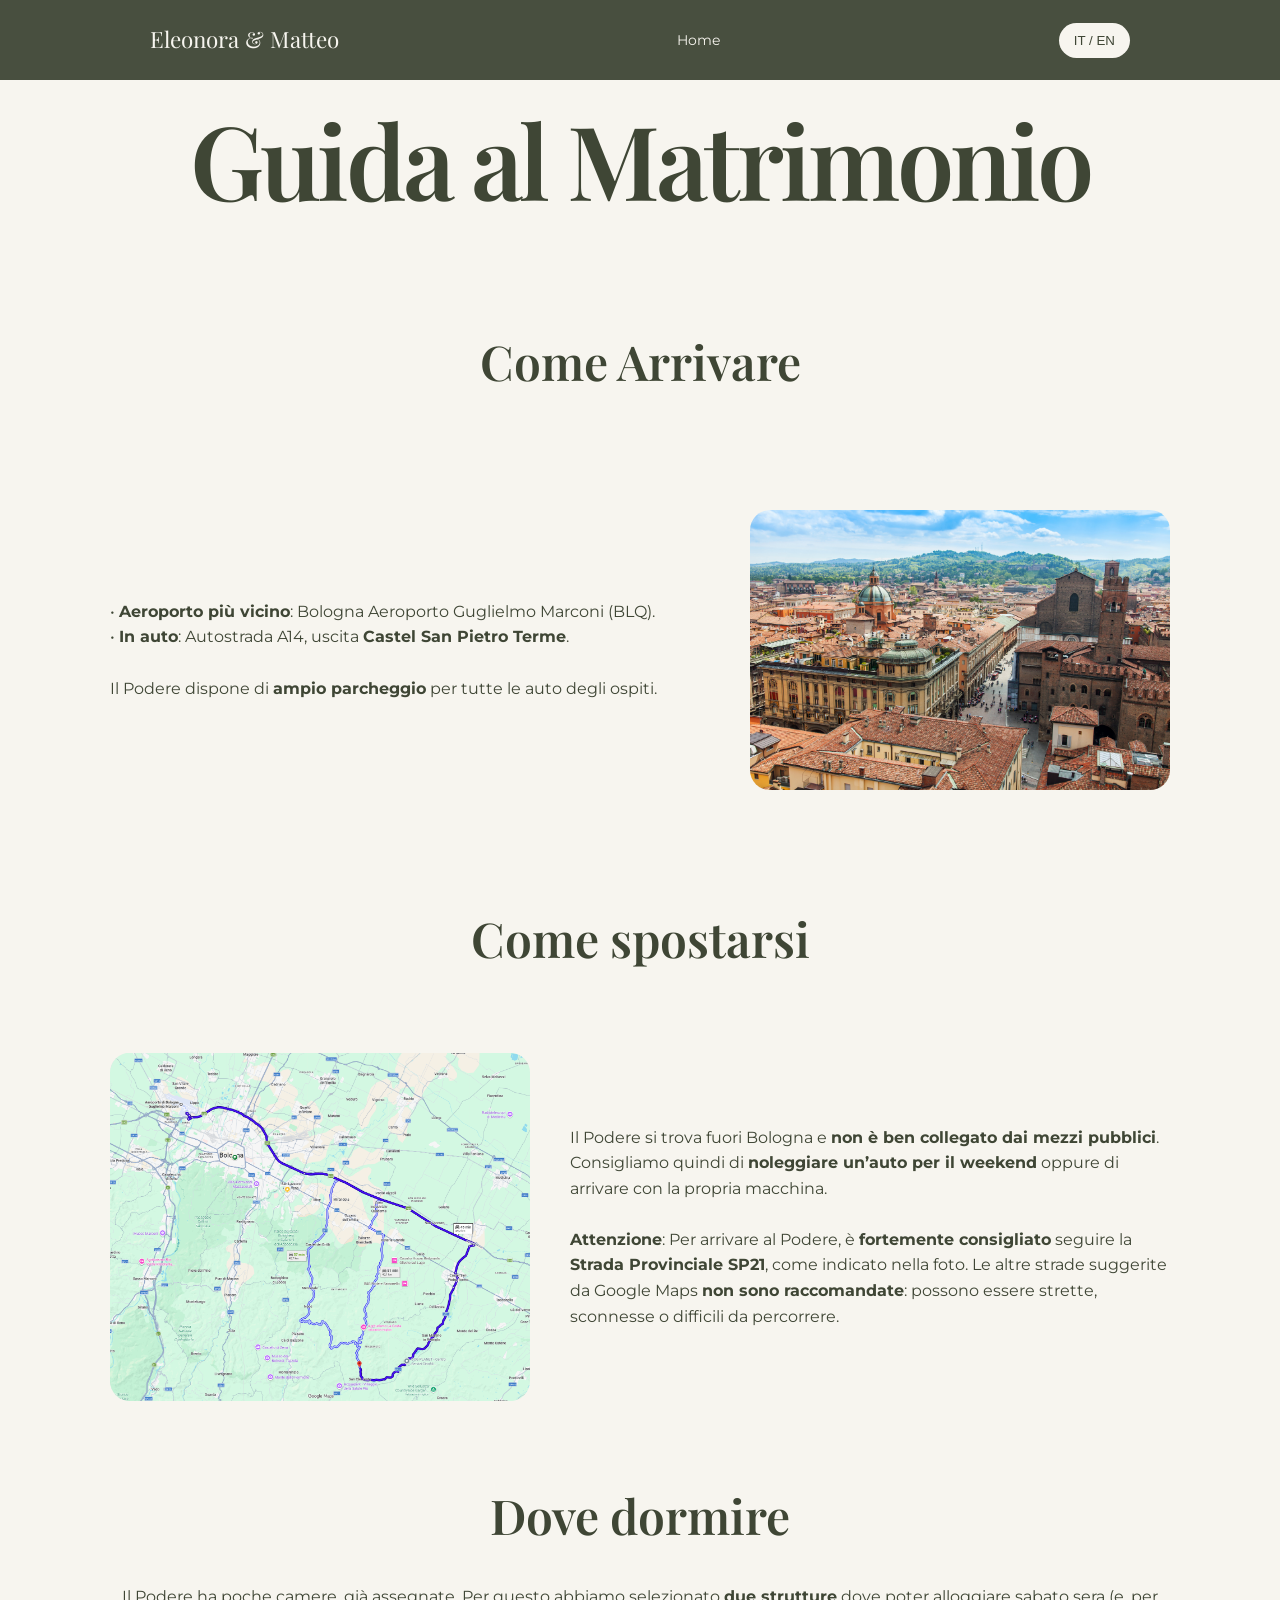
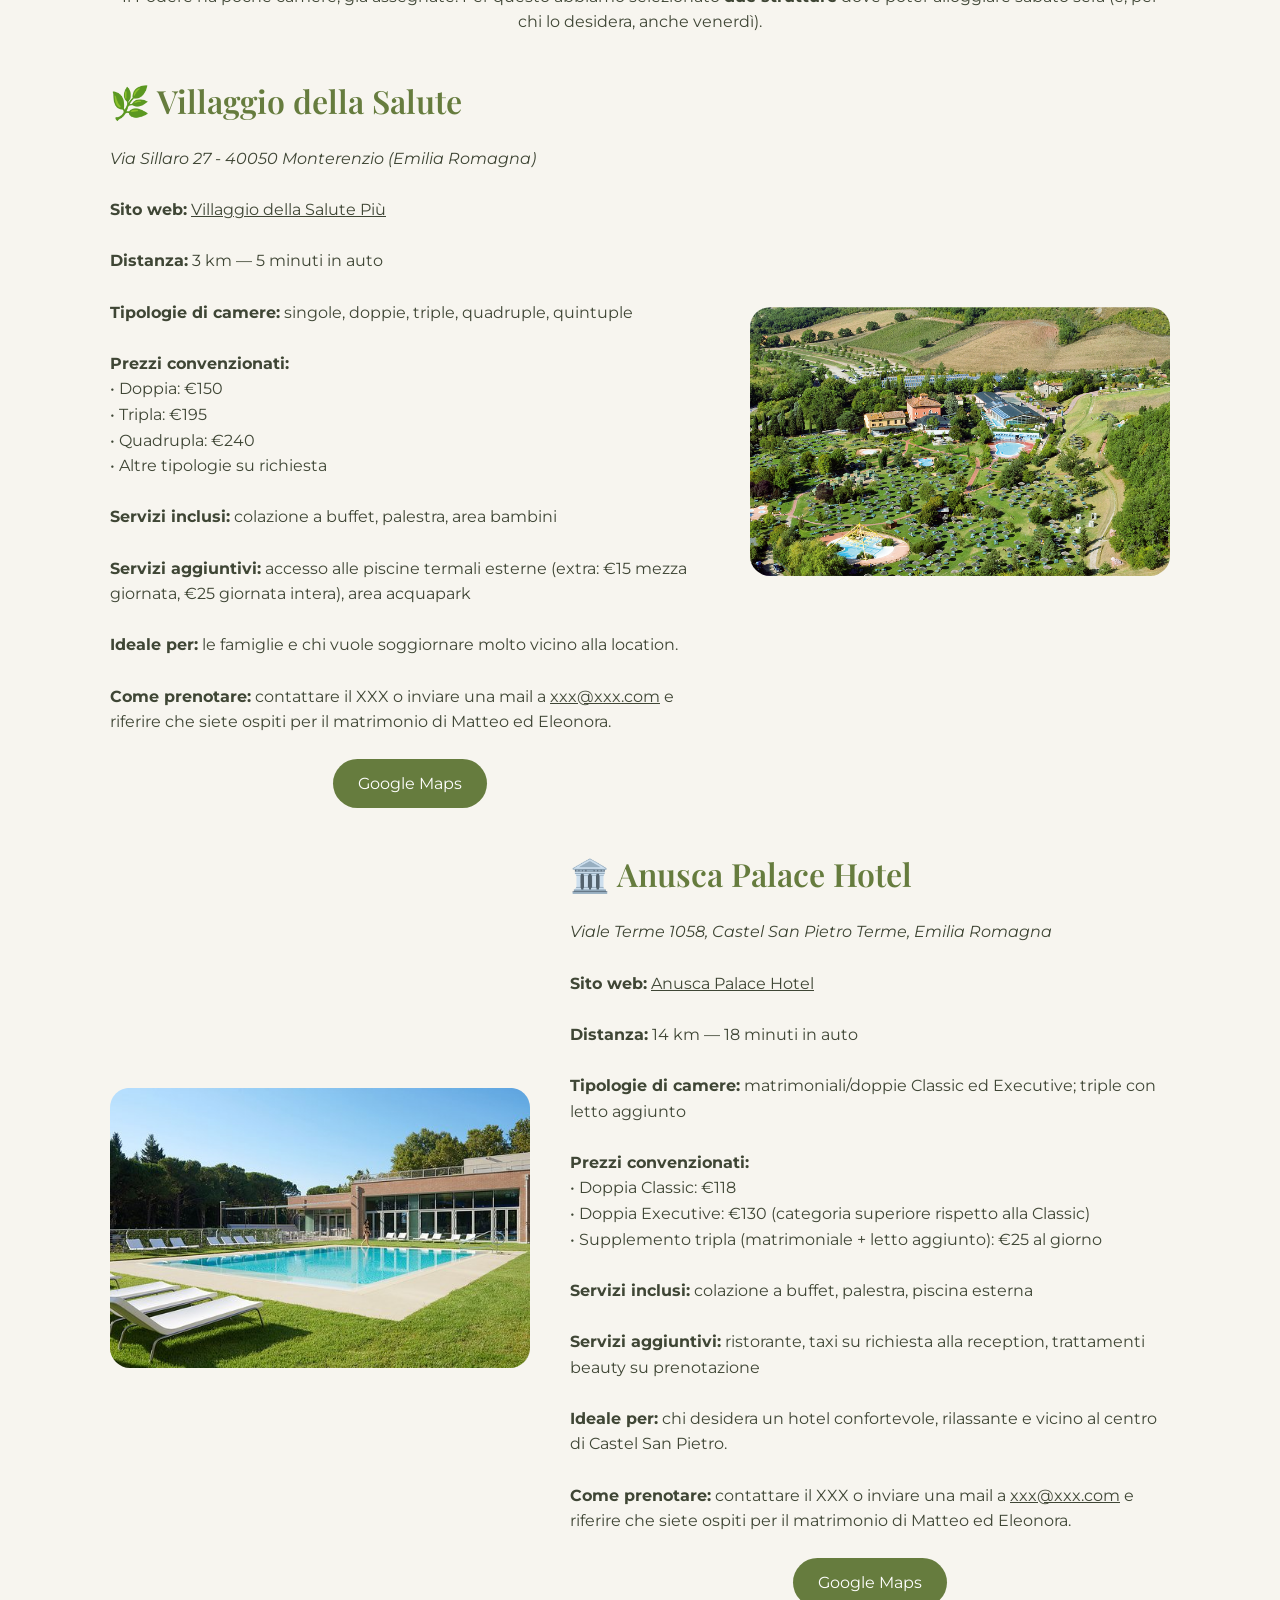
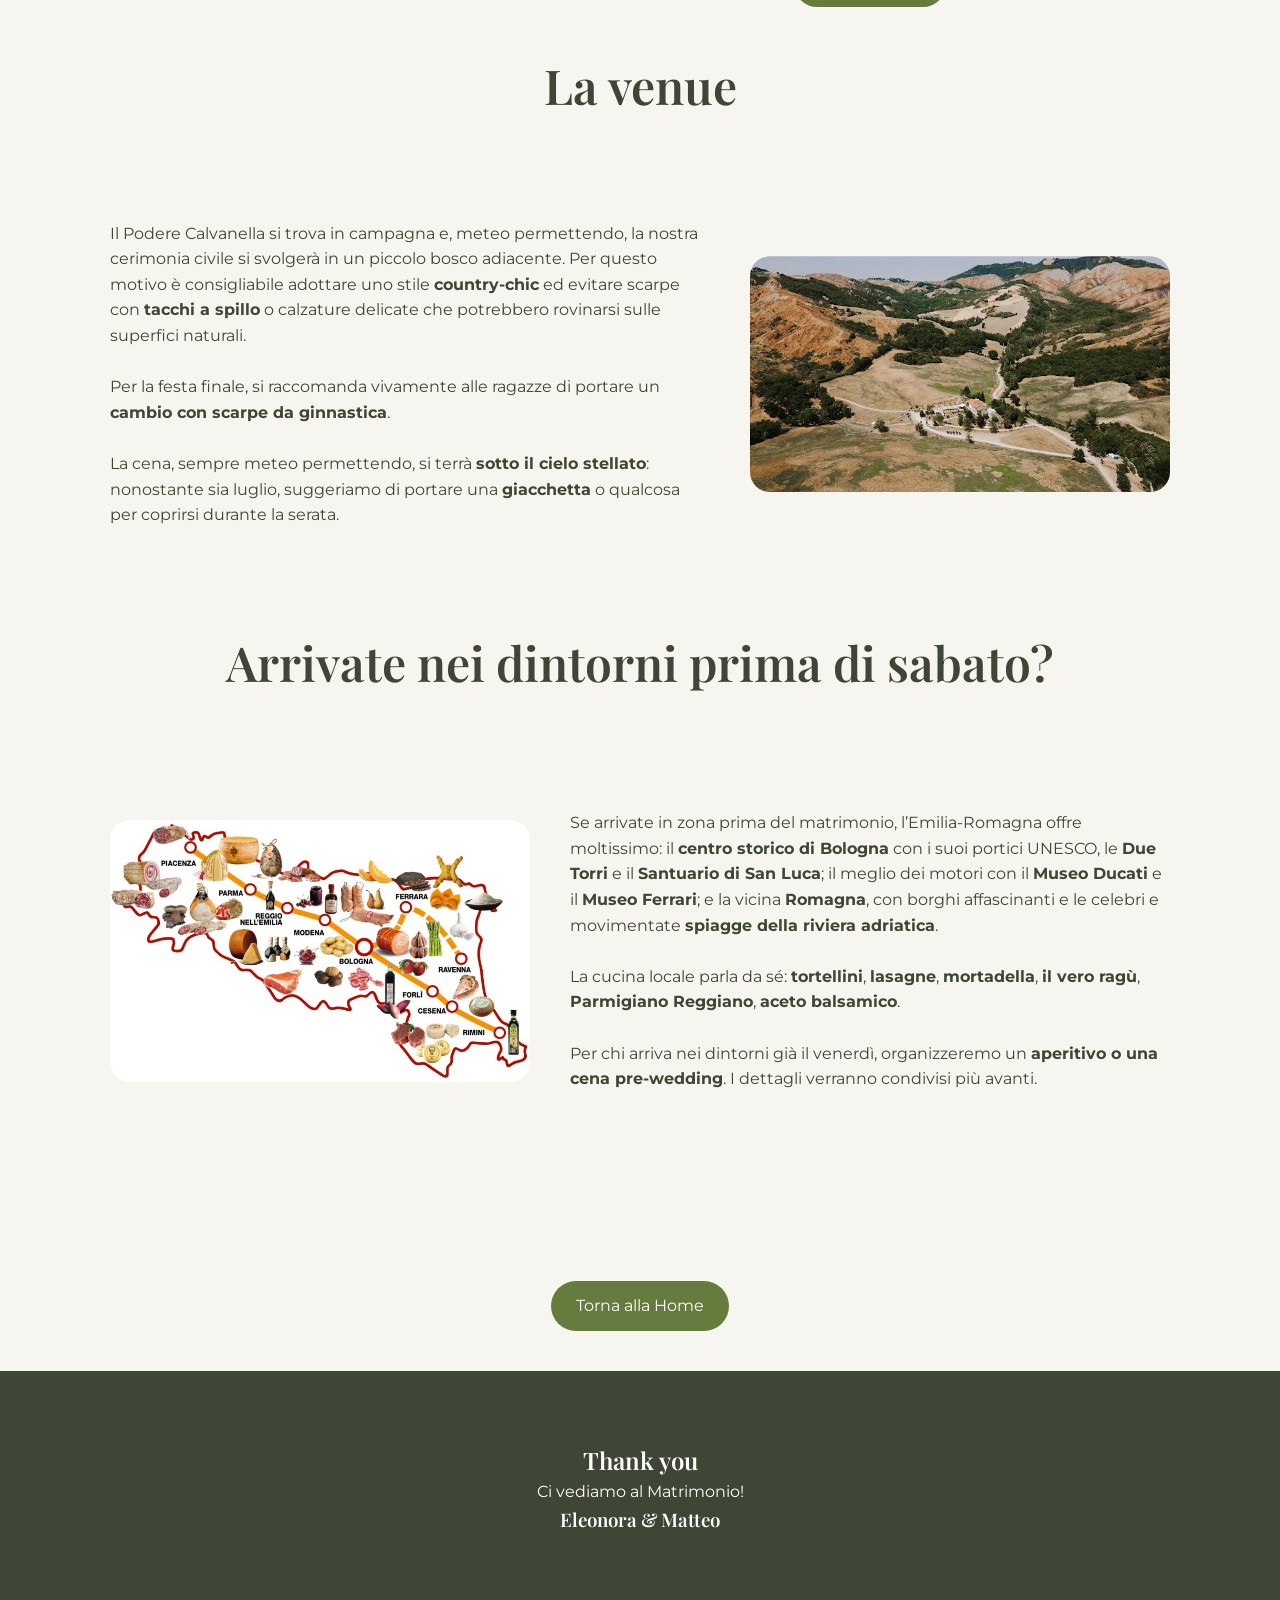
==== dormire.html @ 6b884add "fixed bullet points" ====
<!DOCTYPE html>
<html lang="it">

<head>

<meta charset="UTF-8">
<meta name="viewport" content="width=device-width, initial-scale=1.0">
<title>E & M  | Guide</title>
<link rel="preconnect" href="https://fonts.googleapis.com">
<link rel="preconnect" href="https://fonts.gstatic.com" crossorigin>
<link href="https://fonts.googleapis.com/css2?family=Montserrat:wght@300;400;500;600&family=Playfair+Display:wght@400;500;600;700&display=swap" rel="stylesheet">
<link rel="stylesheet" href="css/style.css">

<link rel="icon" type="image/png" href="assets/images/icon_foca.png">

</head>

<body>

<header>

<nav class="navbar">

<div class="logo" href="https://eleonora-matteo.github.io/">Eleonora & Matteo</div>

<button id="menu-toggle" class="menu-toggle">☰</button>

<ul id="nav-links" class="nav-links">

<li>
<a href="https://eleonora-matteo.github.io/" data-it="Home" data-en="Home">
</a>
</li>


</ul>

<button id="language-switch" class="language-switch">
IT / EN
</button>

</nav>

</header>

<section id="home" class="hero3">

    <div class="hero3-content">

		<h1
			data-it="Guida al <br>Matrimonio"
			data-en="Wedding <br>Guide">
			Eleonora <br>&amp; Matteo
		</h1>

    </div>

</section>



<section id="about" class="section">

    <h2 data-it="Come Arrivare" data-en="How to Get There">
        Come Arrivare
    </h2>

    <!-- Text left, picture right -->
    <section class="split-section split-section--text-left">
        <div class="split-section-text">

				<p
											data-it="
• <strong>Aeroporto più vicino</strong>: Bologna Aeroporto Guglielmo Marconi (BLQ).<br>
• <strong>In auto</strong>: Autostrada A14, uscita <strong>Castel San Pietro Terme</strong>.
<br><br>
Il Podere dispone di <strong>ampio parcheggio</strong> per tutte le auto degli ospiti."

											data-en="
• <strong>Nearest airport</strong>: Bologna Guglielmo Marconi Airport (BLQ).<br>
• <strong>By car</strong>: Take the A14 motorway and exit at <strong>Castel San Pietro Terme</strong>.
<br><br>
The Podere offers <strong>ample parking</strong> for all guests' cars."
>
											Come Arrivare al Podere.
										</p>

        </div>

        <img
            class="split-section-image"
            src="assets/images/bologna.jpg"
            alt="Matteo"
            loading="lazy">
    </section>

	<h2 data-it="Come spostarsi" data-en="Getting Around">Spostarsi</h2>


    <!-- Picture left, text right -->
    <section class="split-section split-section--text-right">
        <div class="split-section-text">
						<p
								data-it="
	Il Podere si trova fuori Bologna e <strong>non è ben collegato dai mezzi pubblici</strong>. 
	Consigliamo quindi di <strong>noleggiare un’auto per il weekend</strong> oppure di arrivare 
	con la propria macchina.
	<br><br>
	<strong>Attenzione</strong>: Per arrivare al Podere, è <strong>fortemente consigliato</strong> 
	seguire la <strong>Strada Provinciale SP21</strong>, come indicato nella foto. 
	Le altre strade suggerite da Google Maps <strong>non sono raccomandate</strong>: 
	possono essere strette, sconnesse o difficili da percorrere.

							"

														data-en="
	The Podere is located outside Bologna and is not well connected by public transport. 
	We therefore recommend <strong>renting a car for the weekend</strong> or arriving with your own vehicle.
	<br><br>
	<strong>Important</strong>: To reach the Podere, it is strongly recommended to follow the 
	<strong>SP21 Provincial Road</strong>, 
	as shown in the photo. Other routes suggested by Google Maps are <strong>not advised</strong>, 
	as they may be narrow, uneven, or difficult to drive on.

						">
                            Spostarsi.
                        </p>

        </div>

        <img
            class="split-section-image"
            src="assets/images/roads.png"
            alt="Eleonora"
            loading="lazy">
    </section>
	
	<h2 data-it="Dove dormire" data-en="Where to Stay">Dormire</h2>
	
	<p
		data-it="
	Il Podere ha poche camere, già assegnate. Per questo abbiamo selezionato 
	<strong>due strutture</strong> dove poter alloggiare sabato sera (e, per chi lo desidera, anche venerdì).
	"

								data-en="
	The Podere has only a few rooms, which have already been assigned. 
	For this reason, we have selected <strong>two accommodation options</strong> for Saturday night 
	(and Friday night for those who wish).
	">
		Intro Strutture.
	</p>	
	

    <!-- Text left, picture right -->
    <section class="split-section split-section--text-left">
        <div class="split-section-text">
                        <h3
                            data-it="🌿 Villaggio della Salute"
                            data-en="🌿 Villaggio della Salute">
                            Salute
                        </h3>
			<p
				data-it="
			<em>Via Sillaro 27 - 40050 Monterenzio (Emilia Romagna)</em>
			<br><br>

			<strong>Sito web:</strong>
			<a href='https://www.villaggiodellasalutepiu.it/it/'
			   target='_blank'
			   rel='noopener noreferrer'
			   style='text-decoration: underline;'>
				Villaggio della Salute Più
			</a>
			<br><br>

			<strong>Distanza:</strong> 3 km — 5 minuti in auto
			<br><br>

			<strong>Tipologie di camere:</strong>
			singole, doppie, triple, quadruple, quintuple
			<br><br>

			<strong>Prezzi convenzionati:</strong><br>
			• Doppia: €150<br>
			• Tripla: €195<br>
			• Quadrupla: €240<br>
			• Altre tipologie su richiesta
			<br><br>

			<strong>Servizi inclusi:</strong>
			colazione a buffet, palestra, area bambini
			<br><br>

			<strong>Servizi aggiuntivi:</strong>
			accesso alle piscine termali esterne
			(extra: €15 mezza giornata, €25 giornata intera), area acquapark
			<br><br>

			<strong>Ideale per:</strong>
			le famiglie e chi vuole soggiornare molto vicino alla location.
			<br><br>

			<strong>Come prenotare:</strong>
			contattare il XXX o inviare una mail a
			<a href='mailto:xxx@xxx.com'
			   style='text-decoration: underline;'>xxx@xxx.com</a>
			e riferire che siete ospiti per il matrimonio di Matteo ed Eleonora.
			"

				data-en="
			<em>Via Sillaro 27 - 40050 Monterenzio (Emilia Romagna)</em>
			<br><br>

			<strong>Website:</strong>
			<a href='https://www.villaggiodellasalutepiu.it/it/'
			   target='_blank'
			   rel='noopener noreferrer'
			   style='text-decoration: underline;'>
				Villaggio della Salute Più
			</a>
			<br><br>

			<strong>Distance:</strong> 3 km — 5 minutes by car
			<br><br>

			<strong>Room types:</strong>
			single, double, triple, quadruple and five-person rooms
			<br><br>

			<strong>Special rates:</strong><br>
			• Double: €150<br>
			• Triple: €195<br>
			• Quadruple: €240<br>
			• Other room types available on request
			<br><br>

			<strong>Included amenities:</strong>
			buffet breakfast, gym, children's play area
			<br><br>

			<strong>Additional amenities:</strong>
			access to outdoor thermal pools
			(extra: €15 for half a day, €25 for a full day), water park
			<br><br>

			<strong>Ideal for:</strong>
			families and anyone wishing to stay very close to the wedding venue.
			<br><br>

			<strong>How to book:</strong>
			call XXX or email
			<a href='mailto:xxx@xxx.com'
			   style='text-decoration: underline;'>xxx@xxx.com</a>
			and mention that you are guests at Matteo and Eleonora's wedding.
			">
				Informazioni sul Villaggio della Salute Più.
			</p>

            <div class="split-section-actions">
                <a
                    class="button"
                    href="https://maps.app.goo.gl/jdbFfAsTo27eBYDM8"
                    target="_blank"
                    rel="noopener noreferrer">
                    Google Maps
                </a>
            </div>

        </div>						
						
        <img
            class="split-section-image"
            src="assets/images/villaggio-salute.jpg"
            alt="Matteo"
            loading="lazy">
    </section>

    <!-- Picture left, text right -->
    <section class="split-section split-section--text-right">
        <div class="split-section-text">

			<h3
				data-it="🏛️ Anusca Palace Hotel"
				data-en="🏛️ Anusca Palace Hotel">
				Hotel
			</h3>			

		<p
			data-it="
		<em>Viale Terme 1058, Castel San Pietro Terme, Emilia Romagna</em>
		<br><br>

		<strong>Sito web:</strong>
		<a href='https://www.anuscapalacehotel.com/'
		   target='_blank'
		   rel='noopener noreferrer'
		   style='text-decoration: underline;'>
			Anusca Palace Hotel
		</a>
		<br><br>

		<strong>Distanza:</strong> 14 km — 18 minuti in auto
		<br><br>

		<strong>Tipologie di camere:</strong>
		matrimoniali/doppie Classic ed Executive; triple con letto aggiunto
		<br><br>

		<strong>Prezzi convenzionati:</strong><br>
		• Doppia Classic: €118<br>
		• Doppia Executive: €130 (categoria superiore rispetto alla Classic)<br>
		• Supplemento tripla (matrimoniale + letto aggiunto): €25 al giorno
		<br><br>

		<strong>Servizi inclusi:</strong>
		colazione a buffet, palestra, piscina esterna
		<br><br>

		<strong>Servizi aggiuntivi:</strong>
		ristorante, taxi su richiesta alla reception,
		trattamenti beauty su prenotazione
		<br><br>

		<strong>Ideale per:</strong>
		chi desidera un hotel confortevole, rilassante
		e vicino al centro di Castel San Pietro.
		<br><br>

		<strong>Come prenotare:</strong>
		contattare il XXX o inviare una mail a
		<a href='mailto:xxx@xxx.com'
		   style='text-decoration: underline;'>xxx@xxx.com</a>
		e riferire che siete ospiti per il matrimonio di Matteo ed Eleonora.
		"

			data-en="
		<em>Viale Terme 1058, Castel San Pietro Terme, Emilia Romagna</em>
		<br><br>

		<strong>Website:</strong>
		<a href='https://www.anuscapalacehotel.com/'
		   target='_blank'
		   rel='noopener noreferrer'
		   style='text-decoration: underline;'>
			Anusca Palace Hotel
		</a>
		<br><br>

		<strong>Distance:</strong> 14 km — 18 minutes by car
		<br><br>

		<strong>Room types:</strong>
		Classic and Executive double/twin rooms; triple rooms with an extra bed
		<br><br>

		<strong>Special rates:</strong><br>
		• Classic double/twin room: €118<br>
		• Executive double/twin room: €130 (a higher category than Classic)<br>
		• Triple occupancy supplement (double bed + extra bed): €25 per day
		<br><br>

		<strong>Included amenities:</strong>
		buffet breakfast, gym, outdoor swimming pool
		<br><br>

		<strong>Additional amenities:</strong>
		restaurant, taxi service on request at reception,
		beauty treatments by appointment
		<br><br>

		<strong>Ideal for:</strong>
		anyone looking for a comfortable, relaxing hotel
		close to the centre of Castel San Pietro.
		<br><br>

		<strong>How to book:</strong>
		call XXX or email
		<a href='mailto:xxx@xxx.com'
		   style='text-decoration: underline;'>xxx@xxx.com</a>
		and mention that you are guests at Matteo and Eleonora's wedding.
		">
			Informazioni su Anusca Palace Hotel.
		</p>

            <div class="split-section-actions">
                <a
                    class="button"
                    href="https://maps.app.goo.gl/WiYqbHBuBofcLPmf9"
                    target="_blank"
                    rel="noopener noreferrer">
                    Google Maps
                </a>
            </div>

        </div>

        <img
            class="split-section-image"
            src="assets/images/anusca-palace-hotel-bologna.jpg"
            alt="Eleonora"
            loading="lazy">
    </section>	

    <h2 data-it="La venue" data-en="The Venue">
        Venue
    </h2>


    <!-- Text left, picture right -->
    <section class="split-section split-section--text-left">
        <div class="split-section-text">

			<p
				data-it="
			Il Podere Calvanella si trova in campagna e, meteo permettendo, la nostra cerimonia civile
			si svolgerà in un piccolo bosco adiacente. Per questo motivo è consigliabile
			adottare uno stile <strong>country-chic</strong> ed evitare scarpe con
			<strong>tacchi a spillo</strong> o calzature delicate che potrebbero rovinarsi
			sulle superfici naturali.
			<br><br>

			Per la festa finale, si raccomanda vivamente alle ragazze di portare un
			<strong>cambio con scarpe da ginnastica</strong>.
			<br><br>

			La cena, sempre meteo permettendo, si terrà <strong>sotto il cielo stellato</strong>:
			nonostante sia luglio, suggeriamo di portare una <strong>giacchetta</strong>
			o qualcosa per coprirsi durante la serata.
			"

				data-en="
			The Podere Calvanella is in the countryside and, weather permitting, our civil ceremony
			will take place in a small woodland nearby. We therefore recommend a
			<strong>country-chic</strong> style and suggest avoiding
			<strong>stiletto heels</strong> or delicate footwear that could be damaged
			on natural surfaces.
			<br><br>

			For the party at the end of the evening, we strongly recommend that the ladies
			bring a <strong>pair of trainers to change into</strong>.
			<br><br>

			Dinner will also take place <strong>under the stars</strong>, weather permitting:
			even though it will be July, we suggest bringing a <strong>light jacket</strong>
			or something to keep you warm during the evening.
			">
				Consigli su abbigliamento e calzature.
			</p>
        </div>

        <img
            class="split-section-image"
            src="assets/images/calanchi.png"
            alt="Matteo"
            loading="lazy">
    </section>

    <h2 data-it="Arrivate nei dintorni prima di sabato?" data-en="Arriving before Saturday?">
        Prima di Sabato
    </h2>

    <!-- Picture left, text right -->
    <section class="split-section split-section--text-right">
        <div class="split-section-text">

		<p
			data-it="
		Se arrivate in zona prima del matrimonio, l’Emilia-Romagna offre moltissimo:
		il <strong>centro storico di Bologna</strong> con i suoi portici UNESCO,
		le <strong>Due Torri</strong> e il <strong>Santuario di San Luca</strong>;
		il meglio dei motori con il <strong>Museo Ducati</strong> e il
		<strong>Museo Ferrari</strong>; e la vicina <strong>Romagna</strong>,
		con borghi affascinanti e le celebri e movimentate
		<strong>spiagge della riviera adriatica</strong>.
		<br><br>

		La cucina locale parla da sé: <strong>tortellini</strong>,
		<strong>lasagne</strong>, <strong>mortadella</strong>,
		<strong>il vero ragù</strong>, <strong>Parmigiano Reggiano</strong>,
		<strong>aceto balsamico</strong>.
		<br><br>

		Per chi arriva nei dintorni già il venerdì, organizzeremo un
		<strong>aperitivo o una cena pre-wedding</strong>.
		I dettagli verranno condivisi più avanti.
		"

			data-en="
		If you arrive in the area before the wedding, Emilia-Romagna has plenty to offer:
		<strong>Bologna’s historic center</strong> with its UNESCO porticoes,
		the <strong>Two Towers</strong>, and the <strong>San Luca Sanctuary</strong>;
		iconic motorsport stops like the <strong>Ducati Museum</strong> and the
		<strong>Ferrari Museum</strong>; and nearby <strong>Romagna</strong>,
		with charming hilltop villages and the famous and hectic
		<strong>Adriatic Riviera beaches</strong>.
		<br><br>

		The local cuisine speaks for itself: <strong>tortellini</strong>,
		<strong>lasagne</strong>, <strong>mortadella</strong>,
		<strong>the REAL Bolognese</strong>, <strong>Parmigiano Reggiano</strong>,
		<strong>traditional balsamic vinegar</strong>.
		<br><br>

		For guests traveling from France who wish to take advantage of the
		<strong>July 14th long weekend</strong>, we also suggest considering nearby
		airports in Italy (Milano, Verona, Venezia, Firenze). It can be a great
		opportunity to explore other regions before joining us for the wedding weekend!
		<br><br>

		One important note: <strong>July in Bologna is hot</strong>.
		Sometimes <em>very</em> hot. But between porticoes, pools, hills,
		cool museums, and a lot of gelato, there are plenty of ways to enjoy the day.
		<br><br>

		For those arriving around Bologna on Friday, we will host a
		<strong>pre-wedding aperitivo or dinner</strong>. Details will follow.
		">
			Consigli per scoprire Bologna e l’Emilia-Romagna prima del matrimonio.
		</p>

        </div>

        <img
            class="split-section-image"
            src="assets/images/emilia_prodotti.jpg"
            alt="Eleonora"
            loading="lazy">
    </section>		
	

</section>


<div class="page-end-link">
    <a class="button" href="https://eleonora-matteo.github.io/">Torna alla Home</a>
</div>

<footer>
<h2>Thank you</h2>
<p>Ci vediamo al Matrimonio!</p>
<h3>Eleonora & Matteo</h3>
</footer>

<script src="js/script.js"></script>

</body>
</html>
---- css/style.css ----
/* =====================================================
   WEDDING WEBSITE
   CSS STYLE
===================================================== */

:root{
    --dark-green:#3F4635;
    --sage-green:#8DBF9A;
    --light-green:#DCE6C8;
    --yellow:#F2C94C;
    --orange:#E67E22;
    --coral:#E9967A;
    --beige:#F3DDD0;
    --brown:#B7A88A;
    --olive:#667C3E;
    --cream:#F7F5EF;

    /* GLOBAL WEBSITE WIDTH */
    --content-width:1100px;
}

*{
margin:0;
padding:0;
box-sizing:border-box;
}

html{
scroll-behavior:smooth;
}

/* Keep section headings visible below the fixed 80px navbar. */
section[id]{
scroll-margin-top:80px;
}

body{
font-family:'Montserrat',sans-serif;
background:var(--cream);
color:var(--dark-green);
line-height:1.6;
}

h1,h2,h3{
font-family:'Playfair Display',serif;
font-weight:600;
}

img{
max-width:100%;
display:block;
}

a{
text-decoration:none;
color:inherit;
}


/* NAVBAR */

header{
position:fixed;
width:100%;
top:0;
z-index:1000;
background:rgba(63,70,53,.95);
color:var(--cream);
backdrop-filter:blur(10px);
}

.navbar{
height:80px;
max-width:1024px;
margin:0 auto;
display:flex;
align-items:center;
justify-content:space-between;
padding:0 22px;
}

.logo{
font-family:'Playfair Display';
font-size:1.4rem;
color:var(--cream);
}

.nav-links{
list-style:none;
display:flex;
gap:30px;
}

.nav-links a{
font-size:.9rem;
transition:.3s;
}

.nav-links a:hover{
color:var(--coral);
}

.language-switch,
.menu-toggle{
border:none;
background:var(--cream);
color:var(--dark-green);
padding:10px 15px;
border-radius:20px;
cursor:pointer;
}

.menu-toggle{
display:none;
}


/* HERO */

.hero{
height:100vh;
position:relative;
display:flex;
align-items:center;
justify-content:center;
overflow:hidden;
}

.hero-image{
position:absolute;
width:90%;
height:90%;
object-fit:contain;
}

.hero-overlay{
position:relative;
z-index:2;
text-align:center;
color:var(--dark-green);
padding:30px;
background:transparent;
border-radius:20px;
}

.hero-overlay h1{
font-size:clamp(2.5rem,6vw,5rem);
margin-bottom:5px;
}

.hero-overlay h2{
font-size:2rem;
margin:0;
}

/* HERO 2 */

.hero2{
width:100%;
display:flex;
justify-content:center;
align-items:center;
padding:0 0 30px;
}

.hero2-image{
    width:100%;
    max-width:400px;
    height:auto;
    object-fit:contain;
    border-radius:20px;
}

/* HERO 3 - REFERENCE LAYOUT */

.hero3{
min-height:0;
display:flex;
align-items:center;
justify-content:center;
padding:110px 5% 42px;
background-color:var(--cream);
text-align:center;
}

.hero3-content{
width:100%;
max-width:1100px;
margin:0 auto;
display:flex;
flex-direction:column;
align-items:center;
}

.hero3 h1{
/* font-size:clamp(4rem,8vw,7.5rem); */
font-size: clamp(44px, 8vw, 104px);
line-height:.95;
font-weight:600;
letter-spacing:-0.035em;
color:var(--dark-green);
margin:0 0 34px;
}

.hero3-date-row{
display:flex;
align-items:center;
justify-content:center;
gap:24px;
margin-bottom:28px;
}

.hero3-date-row h2{
font-size:clamp(1.45rem,2.1vw,2rem);
line-height:1.2;
font-weight:600;
margin:0;
color:var(--dark-green);
}

.hero3-heart{
font-size:.9rem;
line-height:1;
color:var(--coral);
}

.hero3-welcome{
width:min(100%,620px);
padding:15px 28px;
border:1px solid rgba(63,70,53,.65);
border-radius:11px;
font-size:clamp(.95rem,1.7vw,1.3rem);
font-weight:400;
letter-spacing:.14em;
text-transform:uppercase;
color:var(--dark-green);
background:rgba(255,255,255,.18);
}

.hero3 #countdown{
margin:32px auto 0;
}

.hero3 .count-box{
min-width:130px;
padding:18px 22px;
border-radius:14px;
}

.hero3 .count-box strong{
font-size:2.7rem;
line-height:1.05;
}

.hero3 .count-box span{
font-size:1rem;
}

@media(max-width:900px){
.hero3{
min-height:auto;
padding:105px 20px 36px;
}

.hero3 h1{
font-size:clamp(3.2rem,12vw,5rem);
margin-bottom:28px;
}

.hero3-date-row{
gap:16px;
margin-bottom:24px;
}

.hero3-welcome{
width:min(100%,560px);
padding:13px 18px;
letter-spacing:.1em;
}

.hero3 #countdown{
gap:12px;
margin-top:26px;
}

.hero3 .count-box{
min-width:92px;
padding:15px 12px;
}
}

@media(max-width:480px){
.hero3{
padding:100px 16px 30px;
}

.hero3 h1{
font-size:clamp(2.8rem,15vw,4rem);
line-height:1;
margin-bottom:24px;
}

.hero3-date-row h2{
font-size:1.3rem;
}

.hero3-welcome{
font-size:.82rem;
letter-spacing:.08em;
padding:12px 14px;
}

.hero3 #countdown{
gap:10px;
}

.hero3 .count-box{
min-width:74px;
padding:13px 8px;
border-radius:12px;
}

.hero3 .count-box strong{
font-size:2rem;
}

.hero3 .count-box span{
font-size:.75rem;
}
}

.hero3-picture {
    display: block;
    width: 100%;
    max-width: var(--hero3-title-width, 100%);
    margin: 28px auto 0;
}

.hero3-picture img {
    display: block;
    width: 100%;
    height: auto;
}

/* =====================================================
   HERO 4 - CARD CAROUSEL
===================================================== */

.hero4{
    width:100%;
    margin:40px auto;
}

.hero4-viewport{
    width:100%;
    overflow:hidden;
}

.hero4-track {
    display: flex;
    gap: 30px;
    overflow-x: auto;
    scroll-behavior: smooth;
    scroll-snap-type: x mandatory;
    padding: 20px max(5px, calc((100% - 700px) / 2)) 10px;
    scrollbar-width: none;
}

.hero4-track::-webkit-scrollbar{
    display:none;
}


.hero4 .card {
    flex: 0 0 min(700px, 100%);
    max-width: 700px;
    min-height: 0;
    margin: 0;
    scroll-snap-align: center;
	box-shadow: none;
}


/* IMAGE INSIDE CARD */

.hero4 .card img{
    width:100%;
    height:auto;

    border-radius:20px;

    margin-bottom:20px;
}

.hero4-controls {
    display: flex;
    align-items: center;
    justify-content: center;
    gap: 18px;
    margin-top: 18px;
}

.hero4-arrow {
    width: 38px;
    height: 38px;
    display: grid;
    place-items: center;
    padding: 0;
    border: 1px solid var(--dark-green);
    border-radius: 50%;
    background: var(--cream);
    color: var(--dark-green);
    font: 28px/1 'Montserrat', sans-serif;
    cursor: pointer;
}

.hero4-arrow:disabled {
    opacity: .35;
    cursor: default;
}

.hero4-dots {
    display: flex;
    align-items: center;
    gap: 9px;
}

.hero4-dot {
    width: 9px;
    height: 9px;
    padding: 0;
    border: 0;
    border-radius: 50%;
    background: var(--brown);
    cursor: pointer;
}

.hero4-dot[aria-current="true"] {
    background: var(--dark-green);
    transform: scale(1.3);
}

.hero4-track::after {
    content: "";
    flex: 0 0 max(0px, calc(100% - 705px));
}

@media (max-width: 600px) {
    .hero4-track::after {
        flex-basis: 0;
    }
}

/* =====================================================
   HERO 6 - VERTICAL WEDDING SCHEDULE
===================================================== */

.hero6{
    width:100%;
    max-width:700px;
    margin:40px auto;

    display:flex;
    flex-direction:column;
    gap:20px;
}


/* SINGLE EVENT TILE */

.hero6-tile{
    width:100%;

    min-height:150px;

    display:flex;
    align-items:center;

    gap:30px;

    padding:25px 30px;

    background:#F7F5EF;

    border:1.5px solid #D8CDB9;
    border-radius:18px;

    box-shadow:0 4px 12px rgba(0,0,0,.05);
}


/* LEFT IMAGE */

.hero6-icon{
    width:110px;
    height:110px;

    flex:0 0 110px;

    object-fit:contain;

    margin:0;
}


/* RIGHT CONTENT */

.hero6-content{
    flex:1;

    display:flex;
    flex-direction:column;

    align-items:flex-start;

    text-align:left;
}


/* TIME */

.hero6-time{
    font-size:.9rem;
    font-weight:500;

    color:var(--coral);

    margin-bottom:5px;
}


/* TITLE */

.hero6-tile h3{
    font-size:1.35rem;
    line-height:1.2;

    color:var(--dark-green);

    margin:0 0 7px;

    text-align:left;
}


/* DESCRIPTION */

.hero6-tile p{
    font-size:.85rem;
    line-height:1.5;

    color:var(--dark-green);

    margin:0;

    text-align:left;
}


/* =====================================================
   MOBILE
===================================================== */

@media(max-width:600px){

    .hero6{
        margin:25px auto;
        gap:14px;
    }

    .hero6-tile{
        min-height:120px;

        gap:18px;

        padding:18px;
    }

    .hero6-icon{
        width:80px;
        height:80px;

        flex:0 0 80px;
    }

    .hero6-time{
        font-size:.78rem;
    }

    .hero6-tile h3{
        font-size:1.05rem;
    }

    .hero6-tile p{
        font-size:.75rem;
    }

}


/* =====================================================
   HERO 5 - STORY CAROUSEL
===================================================== */

.hero5{
    width:100%;
    margin:40px auto;
}

.hero5-viewport{
    width:100%;
    overflow:hidden;
}

.hero5-track{
    display:flex;
    gap:30px;

    overflow-x:auto;
    scroll-behavior:smooth;
    scroll-snap-type:x mandatory;

    padding:20px 5px 10px;

    scrollbar-width:none;
}

.hero5-track::-webkit-scrollbar{
    display:none;
}


/* EACH TIMELINE ITEM BECOMES A SLIDE */

.hero5 .timeline-item{
    flex:0 0 850px;
    max-width:850px;

    margin:0;

    display:grid;
    grid-template-columns:1fr 1fr;
    gap:40px;

    align-items:center;

    background:white;
    border-radius:25px;
    padding:35px;

    box-shadow:0 10px 30px rgba(0,0,0,.08);

    scroll-snap-align:start;
}


/* TEXT */

.hero5 .timeline-text{
    min-width:0;
}

.hero5 .timeline-item h3{
    margin-bottom:20px;
}


/* IMAGE */

.hero5 .timeline-image{
    width:100%;
    height:420px;

    object-fit:contain;

    border-radius:20px;
}


/* =====================================================
   CONTROLS
===================================================== */

.hero5-controls{
    display:flex;
    justify-content:flex-end;
    gap:12px;

    margin-top:20px;
}


.hero5-arrow{
    width:50px;
    height:50px;

    border:none;
    border-radius:50%;

    background:var(--dark-green);
    color:white;

    font-size:2rem;

    cursor:pointer;

    display:flex;
    align-items:center;
    justify-content:center;

    transition:.2s ease;
}


.hero5-arrow:hover{
    background:var(--olive);
    transform:translateY(-2px);
}


/* =====================================================
   MOBILE
===================================================== */

@media(max-width:900px){

    .hero5 .timeline-item{
        flex:0 0 88%;
        max-width:88%;

        grid-template-columns:1fr;

        gap:25px;
        padding:25px;
    }

    .hero5 .timeline-image{
        height:auto;
    }

}


@media(max-width:600px){

    .hero5{
        margin:20px auto;
    }

    .hero5-track{
        gap:15px;
        padding:10px 5px;
    }

    .hero5 .timeline-item{
        flex:0 0 90%;
        max-width:90%;

        padding:20px;

        text-align:center;
    }

    .hero5-controls{
        display:none;
    }

}

@media (max-width: 600px) {
    .hero4 .card {
        flex: 0 0 100%;
        max-width: none;
        min-height: 0;
    }
}

/* SECTIONS */

.section-banner {
    width: min(850px, calc(100% - 40px));
    margin: 16px auto;
}

.section-banner img {
    display: block;
    width: 100%;
    height: auto;
}

@media (max-width: 600px) {
    .section-banner {
        width: min(400px, calc(100% - 32px));
        margin: 12px auto;
    }
}

.section{
    width:100%;
    max-width:var(--content-width);
    margin:0 auto;
	text-align: center;
    padding:40px 20px;
    background:var(--cream);
}

.section h2{
text-align:center;
font-size:3rem;
margin-bottom:30px;
}


.section-subtitle {
    font-size: 2rem;
    color: var(--olive);
    margin: 40px 0 25px;
}

/* .subtitle{ */
/* text-align:center; */
/* margin:40px 0 25px; */
/* } */

.subtitle {
  text-align: center;
  margin: 40px 0 25px;

}

/* TIMELINE */

.timeline{
max-width:900px;
margin:auto;
}

.timeline-item{
display:flex;
gap:60px;
margin-bottom:80px;
align-items:center;
}

.timeline-item img{
width:420px;
height:300px;
object-fit:contain;
border-radius:25px;
transition:.4s ease;
}

.timeline-item img:hover{
transform:scale(1.05);
}

.timeline-item h3{
font-size:2rem;
color:var(--olive);
}


/* CARDS */

.card{
max-width:700px;
margin:40px auto;
background:white;
padding:30px;
border-radius:25px;
box-shadow:0 10px 30px rgba(0,0,0,.08);
}

.card .location-address {
    margin: 4px 0 16px;
    font-size: 0.8rem;
    font-style: italic;
    line-height: 1.5;
}

.card img{
border-radius:20px;
margin-bottom:20px;
}

.button{
display:inline-block;
background:var(--olive);
color:white;
padding:12px 25px;
border-radius:30px;
margin-top:20px;
}


/* SCHEDULE */

.schedule{
max-width:700px;
margin:auto;
background-image:url("../assets/images/cover.png");
background-size:cover;
background-position:center;
padding:40px;
border-radius:30px;
}

.schedule div{
background:var(--coral);
margin:15px;
padding:20px;
border-radius:15px;
text-align:center;
}

.schedule strong{
font-size:1.5rem;
color:var(--dark-green);
}


/* COUNTDOWN */

#countdown{
display:flex;
justify-content:center;
gap:20px;
margin:40px auto;
flex-wrap:wrap;
}


.count-box{
background:white;
padding:20px;
border-radius:20px;
min-width:100px;
text-align:center;
box-shadow:0 10px 30px rgba(0,0,0,.08);
}


.count-box strong{
display:block;
font-size:2.5rem;
font-family:'Playfair Display';
color:var(--olive);
}


.count-box span{
font-size:.9rem;
}

/* WISHING */

.iban-box {
    max-width: 600px;
    margin: 40px auto;
    padding: 40px;
    background: var(--beige);
    border-radius: 30px;
    text-align: center;
    box-shadow: 0 10px 30px rgba(0, 0, 0, .08);
}

.iban-box h3{
margin-top:20px;
color:var(--olive);
}

.iban-box p{
font-size:1.5rem;
letter-spacing:3px;
}


/* RSVP */

.rsvp-form{
max-width:600px;
margin:auto;
display:flex;
flex-direction:column;
gap:15px;
}

.rsvp-form input,
.rsvp-form textarea{
padding:15px;
border-radius:15px;
border:1px solid var(--brown);
font-family:'Montserrat';
}

.rsvp-form textarea{
height:120px;
}

.rsvp-form button{
background:var(--coral);
color:white;
border:none;
padding:15px;
border-radius:30px;
font-size:1rem;
cursor:pointer;
}
/* FOOTER */

footer{
background:var(--dark-green);
color:white;
text-align:center;
padding:70px 20px;
}


/* ANIMATION CONTROL */

.card,.timeline-item{
opacity:1;
transform:none;
transition:all .8s ease;
}

.card.visible,.timeline-item.visible{
opacity:1;
transform:translateY(0);
}


/* MOBILE */

@media(max-width:900px){

/* .hero{ */
/* height:auto; */
/* min-height:80vh; */
/* } */

/* .hero-image{ */
/* width:100%; */
/* height:auto; */
/* object-fit:contain; */
/* } */

/* .hero{ */
/* height:auto; */
/* min-height:0; */
/* padding:80px 0 20px; */
/* } */

/* .hero-image{ */
/* width:100%; */
/* height:auto; */
/* } */

/* #about{ */
/* padding-top:20px; */
/* } */

/* .hero{ */
/* height:100vh; */
/* min-height:0; */
/* padding:0; */
/* } */

/* .hero-image{ */
/* position:absolute; */
/* width:100%; */
/* height:100%; */
/* object-fit:contain; */
/* } */

.hero{
height:auto;
min-height:0;
padding:80px 0 0;
aspect-ratio:1/1;
}

.hero-image{
position:absolute;
width:100%;
height:100%;
object-fit:contain;
}

.hero-overlay{
padding:20px;
}

.hero-overlay h1{
font-size:2.5rem;
}

.hero-overlay h2{
font-size:1.5rem;
}

.hero2{
padding:0 0 20px;
}

.hero2-image{
width:100%;
height:auto;
}

.nav-links{
position:absolute;
top:80px;
left:0;
width:100%;
background:var(--dark-green);
flex-direction:column;
align-items:center;
padding:30px;
display:none;
}

.nav-links.active{
display:flex;
}

.menu-toggle{
display:block;
}

.timeline-item{
flex-direction:column;
text-align:center;
gap:30px;
margin-bottom:40px;
}

.timeline-item img{
width:100%;
height:250px;
}

.section{
padding:15px 20px 30px;
}

.section h2{
font-size:2.2rem;
margin-bottom:15px;
}

.navbar{
padding:0 20px;
}

.language-switch{
font-size:.75rem;
}

.card{
margin:15px auto;
padding:20px;
}

}


@media(max-width:480px){

.hero-overlay h1{
font-size:2.5rem;
margin-bottom:5px;
}

.hero-overlay h2{
font-size:1.5rem;
margin-top:0;
}

.section{
padding:10px 20px 30px;
}

.section h2{
margin-top:0;
margin-bottom:20px;
}

.subtitle{
margin:20px 0 15px;
}

}

/* DINO GAME */


/* DINO GAME */

.game-container {

    width:100%;
    max-width:800px;

    aspect-ratio:4 / 1;

    margin:30px auto;

    overflow:hidden;

    border-radius:20px;

    position:relative;

    background-image:url("../assets/images/home_1.png");
    background-size:cover;
    background-position:center;
	
	-webkit-user-select:none;
    user-select:none;
    /* touch-action:manipulation; */
	touch-action:none;
}


#game {

    width:100%;
    height:100%;

    display:block;

}


.game-container iframe {

    /* width:100%; */
    /* height:100%; */

    /* border:none; */

    /* display:block; */
	
	/* pointer-events:auto; */

    width:100%;
    height:100%;

    border:none;

    display:block;

    pointer-events:auto;
    touch-action:none;


}

/* schermata iniziale sopra iframe */

/* #dino-start-overlay{ */

    /* position:absolute; */

    /* inset:0; */

    /* display:flex; */

    /* justify-content:center; */

    /* align-items:center; */

    /* background:rgba(247,245,239,0.85); */

    /* cursor:pointer; */

    /* z-index:10; */

/* } */

#dino-start-overlay{

    position:absolute;

    inset:0;

    display:flex;

    justify-content:center;

    align-items:center;

    background:rgba(247,245,239,0.85);

    cursor:pointer;

    z-index:10;

    /* touch-action: manipulation; */
	touch-action: none;

}


.dino-message{

    background:var(--coral);

    color:white;

    padding:25px 40px;

    border-radius:25px;

    text-align:center;

    font-size:1.5rem;

    font-family:'Playfair Display',serif;

    box-shadow:0 10px 30px rgba(0,0,0,.2);

}


/* =====================================================
   DINO RANKING
===================================================== */

.ranking-section{
    justify-content:center;
}

.ranking-content{
    width:100%;
    max-width:600px;
    margin:auto;
}

.ranking-content h3{
    text-align:center;
    margin-bottom:5px;
}

.ranking-content p{
    text-align:center;
    margin-bottom:25px;
}

#dino-ranking{
    width:100%;
    background:white;
    border-radius:25px;
    padding:15px 25px;
    box-shadow:0 10px 30px rgba(0,0,0,.08);
}

.ranking-row{
    display:grid;
    grid-template-columns:50px 1fr 100px;
    align-items:center;

    padding:15px 5px;

    border-bottom:1px solid var(--beige);
}

.ranking-row:last-child{
    border-bottom:none;
}

.ranking-position{
    font-family:'Playfair Display',serif;
    font-size:1.5rem;
    font-weight:600;
    color:var(--coral);
}

.ranking-name{
    font-weight:600;
}

.ranking-score{
    text-align:right;
    font-family:'Playfair Display',serif;
    font-size:1.3rem;
    color:var(--olive);
}

.ranking-loading{
    text-align:center;
    padding:20px;
}


/* MOBILE */

@media(max-width:480px){

    #dino-ranking{
        padding:10px 15px;
    }

    .ranking-row{
        grid-template-columns:40px 1fr 75px;
    }

}


/* =====================================================
   DINO GAME - MOBILE FIX
===================================================== */

@media (max-width: 600px) {

    .game-container {
        min-height: 250px;
        height: 250px;
        overflow: visible;
    }

    #dino-frame {
        height: 200px;
    }

    #dino-start-overlay {
        min-height: 250px;
        height: 250px;
        padding: 10px;
        box-sizing: border-box;
        align-items: center;
        justify-content: center;
    }

    .dino-message {
        width: 90%;
        max-width: 300px;
        padding: 10px;
        box-sizing: border-box;
    }

    #dino-overlay-title {
        margin-bottom: 8px;
    }

    #dino-player-name {
        width: 90%;
        max-width: 220px;
        padding: 8px 12px;
        margin: 8px auto;
        box-sizing: border-box;
		font-size: 16px;
		
    }

    #dino-start-button {
        margin: 8px auto 0;
        padding: 8px 20px;
    }

    #dino-last-score {
        margin-top: 7px;
    }
}
/* Tile widths and column layout. */
#program > .card,
.hero4 .card {
    width: min(700px, 100%);
    height: 640px;
    display: flex;
    flex-direction: column;
}

/* Podere grows to contain its photos, description and button. */
#program > .card {
    height: auto;
    min-height: 640px;
}

#program > .card > * {
    flex-shrink: 0;
}

#program > .card > p:last-of-type {
    margin-bottom: 24px;
}

#program > .card > .button {
    position: static;
    top: auto;
    align-self: flex-start;
    margin-top: auto;
    max-width: 100%;
    white-space: normal;
}

#program > .card img,
.hero4 .card img {
    width: 100%;
    aspect-ratio: 16 / 9;
    height: auto;
    object-fit: cover;
    flex-shrink: 0;
}

#program > .card .button,
.hero4 .card .button {
    align-self: flex-start;
    margin-top: auto;
}

@media (max-width: 600px) {
    #program > .card {
        height: auto;
        min-height: 520px;
    }

    .hero4 .card {
        height: 520px;
    }

    .hero4 .card {
        box-shadow: none;
    }
}


/* Adjustment 2 lines title */

.hero3 h1 br {
    display: none;
}

@media (max-width: 600px) {
    .hero3 h1 br {
        display: block;
    }
}

/* Adjustment heart */

.heart {
    font-family: Arial, sans-serif;
    font-size: .9rem;
    line-height: 1;
    color: var(--coral);
}

/* Adjustment picture after title */


@media (max-width: 600px) {
    .hero3 .hero3-picture {
        margin-top: 28px;
    }
}





/* Alternating text-and-picture sections */
.split-section {
    width: 100%;
    margin: 40px auto;
    display: grid;
    grid-template-columns: minmax(0, 1fr) minmax(0, 1fr);
    grid-template-areas: "text image";
    align-items: center;
    gap: 40px;
}

/* Picture left, text right */
.split-section--text-right {
    grid-template-areas: "image text";
}

.split-section-text {
    grid-area: text;
    min-width: 0;
    text-align: left;
}

.split-section-text h3 {
    margin: 0 0 20px;
}

.split-section-text p {
    margin: 0;
}

.split-section-image {
    grid-area: image;
    display: block;
    width: 100%;
    height: auto;
    border-radius: 20px;
}

/* Mobile: text above picture for both types */
@media (max-width: 600px) {
    .split-section {
        grid-template-columns: minmax(0, 1fr);
        grid-template-areas:
            "text"
            "image";
        gap: 24px;
        margin: 30px auto;
    }

    .split-section-text {
        text-align: center;
    }
}

.split-section--text-left {
    grid-template-columns: minmax(0, 1fr) 370px;
}

.split-section--text-right {
    grid-template-columns: 370px minmax(0, 1fr);
}

.split-section-image {
    width: 100%;
    height: 420px;
    object-fit: contain;
    border-radius: 20px;
}

/* Come hero5, sotto 900px l’altezza diventa automatica */
@media (max-width: 900px) {
    .split-section {
        grid-template-columns: minmax(0, 1fr);
        grid-template-areas:
            "text"
            "image";
    }

    .split-section-image {
        height: auto;
    }
}

.split-section-image {
    width: 100%;
    max-width: 370px;
    height: 420px;
    object-fit: contain;
    justify-self: center;
}

@media (max-width: 900px) {
    .split-section-image {
        height: auto;
        aspect-ratio: 370 / 420;
    }
}

.split-section--text-left {
    grid-template-columns: minmax(0, 1fr) 420px;
}

.split-section--text-right {
    grid-template-columns: 420px minmax(0, 1fr);
}

.split-section-image {
    width: 100%;
    max-width: 420px;
    height: 420px;
    aspect-ratio: auto;
    object-fit: contain;
    justify-self: center;
}

@media (max-width: 900px) {
    .split-section {
        grid-template-columns: minmax(0, 1fr);
        grid-template-areas:
            "text"
            "image";
    }

    .split-section-image {
        height: auto;
    }
}

.split-section-text h3 {
    font-size: 2rem;
    color: var(--olive);
}


.page-end-link {
    display: flex;
    justify-content: center;
    padding: 20px 20px 40px;
}

.page-end-link .button {
    padding: 12px 25px;
    font-size: 1rem;
}

.photo-link {
    position: relative;
    width: calc(100% - 40px);
    max-width: 700px;
    margin: 30px auto 40px;
    border-radius: 20px;
    overflow: hidden;
}

.photo-link img {
    display: block;
    width: 100%;
    height: 300px;
    object-fit: cover;
}

.photo-link .button {
    position: absolute;
    top: 50%;
    left: 50%;
    transform: translate(-50%, -50%);
    margin: 0;
    padding: 8px 18px;
    font-size: 0.85rem;
    white-space: nowrap;
}

@media (max-width: 600px) {
    .photo-link img {
        height: 200px;
    }
}
/* Photo carousel inside the Podere tile; reuses hero4 controls. */
.photo-carousel {
    width: 100%;
    min-width: 0;
    flex-shrink: 0;
    margin-bottom: 20px;
}
.photo-carousel-track {
    display: flex;
    overflow-x: auto;
    scroll-snap-type: x mandatory;
    scrollbar-width: none;
    border-radius: 20px;
}
.photo-carousel-track::-webkit-scrollbar { display: none; }
#program > .card .photo-carousel-slide {
    display: block;
    flex: 0 0 100%;
    width: 100%;
    min-width: 0;
    aspect-ratio: 16 / 9;
    object-fit: cover;
    margin: 0;
    border-radius: 0;
    scroll-snap-align: start;
}
.photo-carousel .hero4-controls { margin-top: 12px; }
.photo-carousel .hero4-dots { flex-wrap: wrap; justify-content: center; }
.photo-carousel-track:focus-visible,
.photo-carousel button:focus-visible {
    outline: 2px solid var(--dark-green);
    outline-offset: 3px;
}

.split-section-actions {
    display: flex;
    justify-content: center;
    margin-top: 24px;
}

.split-section-actions .button {
    margin-top: 0;
}

@media (max-width: 900px) {
    .navbar {
        display: grid;
        grid-template-columns: minmax(0, 1fr) auto minmax(0, 1fr);
        gap: 12px;
    }

    .navbar .logo {
        grid-column: 1;
        grid-row: 1;
        justify-self: start;
        min-width: 0;
        font-size: 1rem;
        line-height: 1.2;
    }

    .navbar .language-switch {
        grid-column: 2;
        grid-row: 1;
        justify-self: center;
        white-space: nowrap;
    }

    .navbar .menu-toggle {
        grid-column: 3;
        grid-row: 1;
        justify-self: end;
        display: block;
    }
}

#program > .card > .button {
    align-self: center;
}
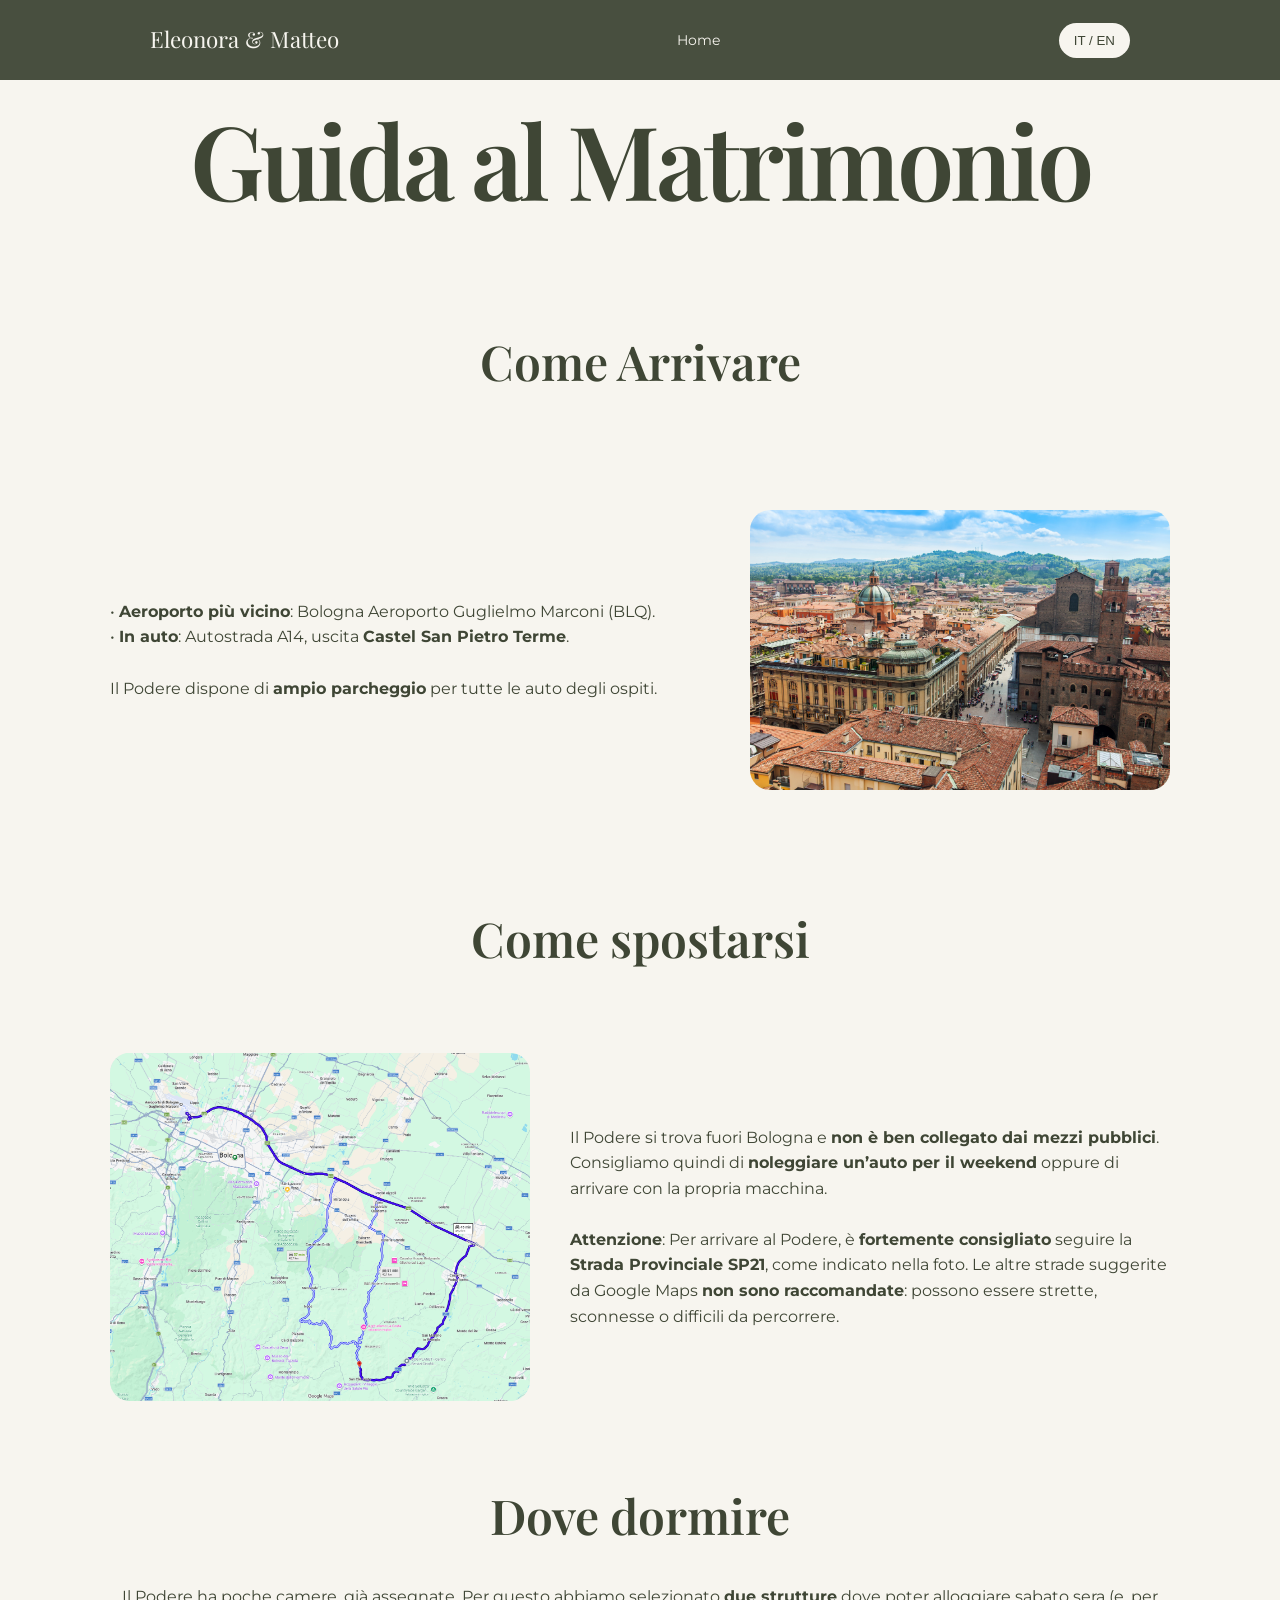
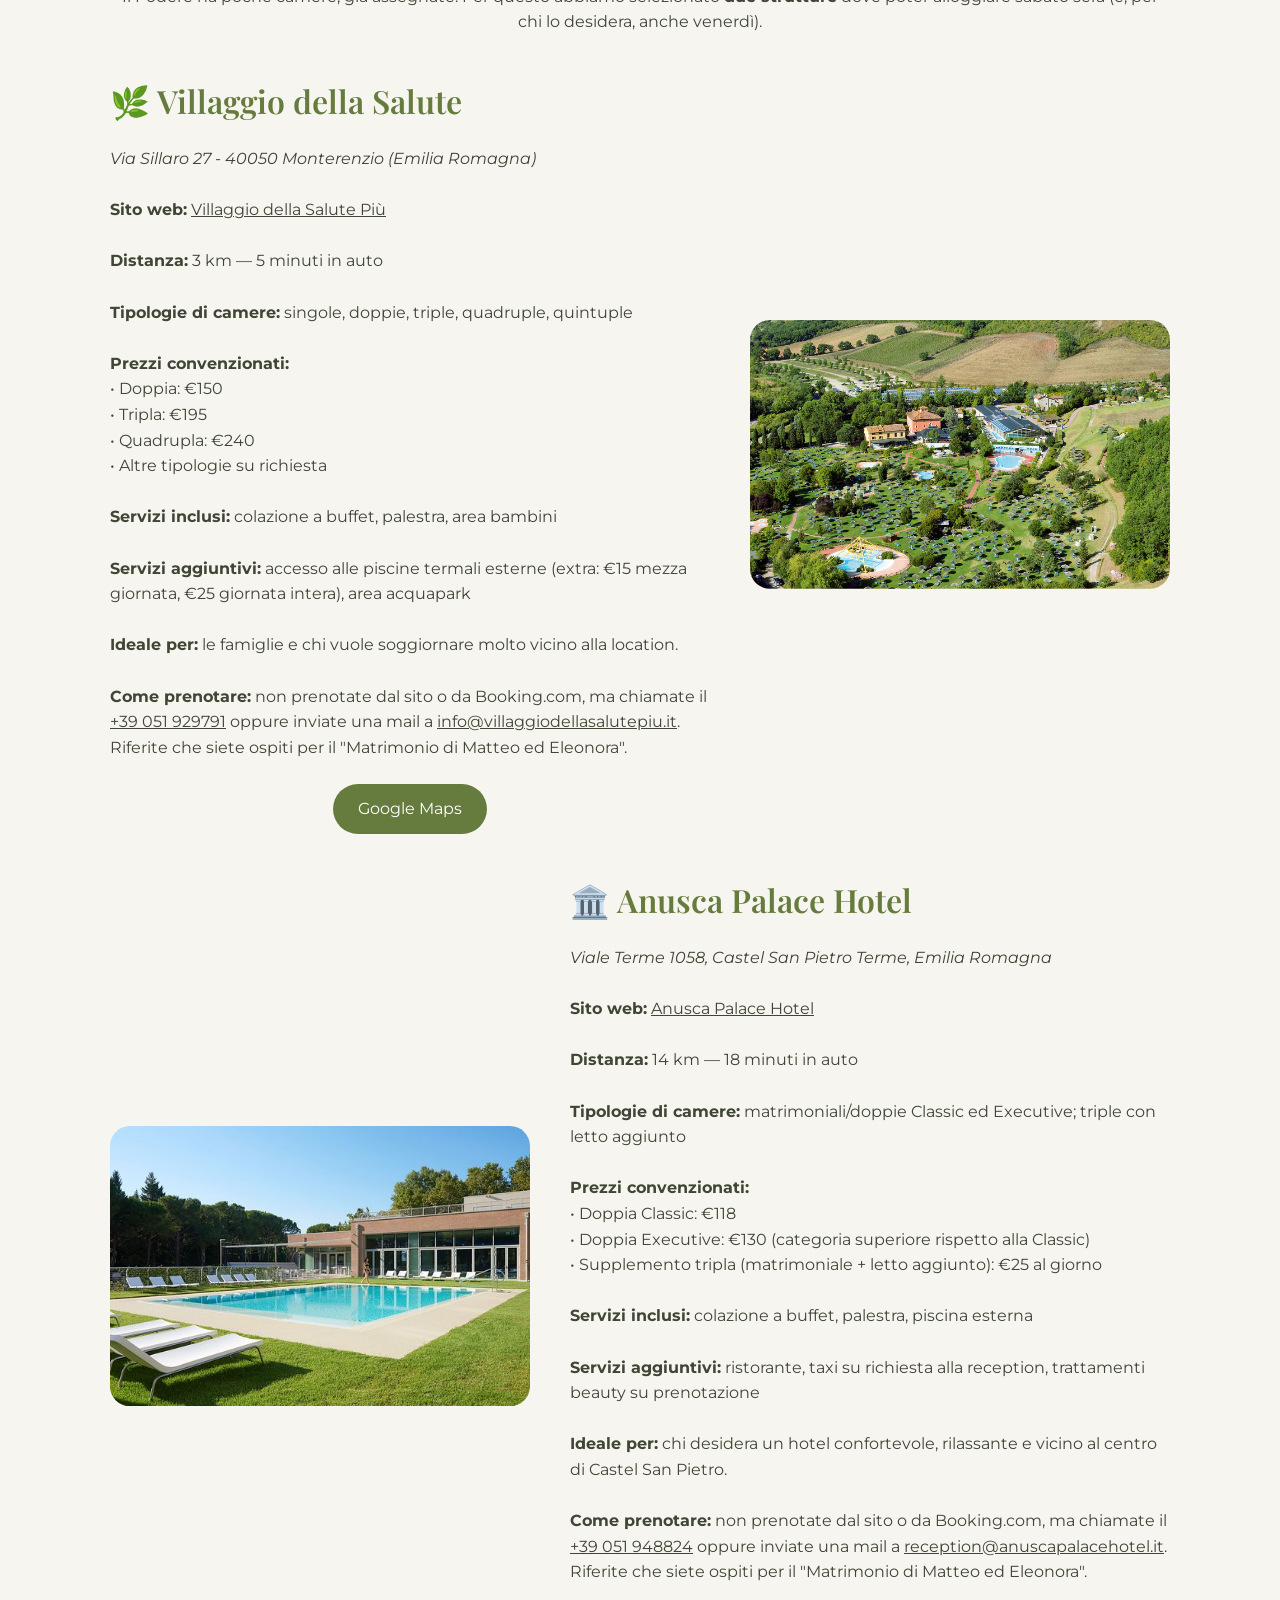
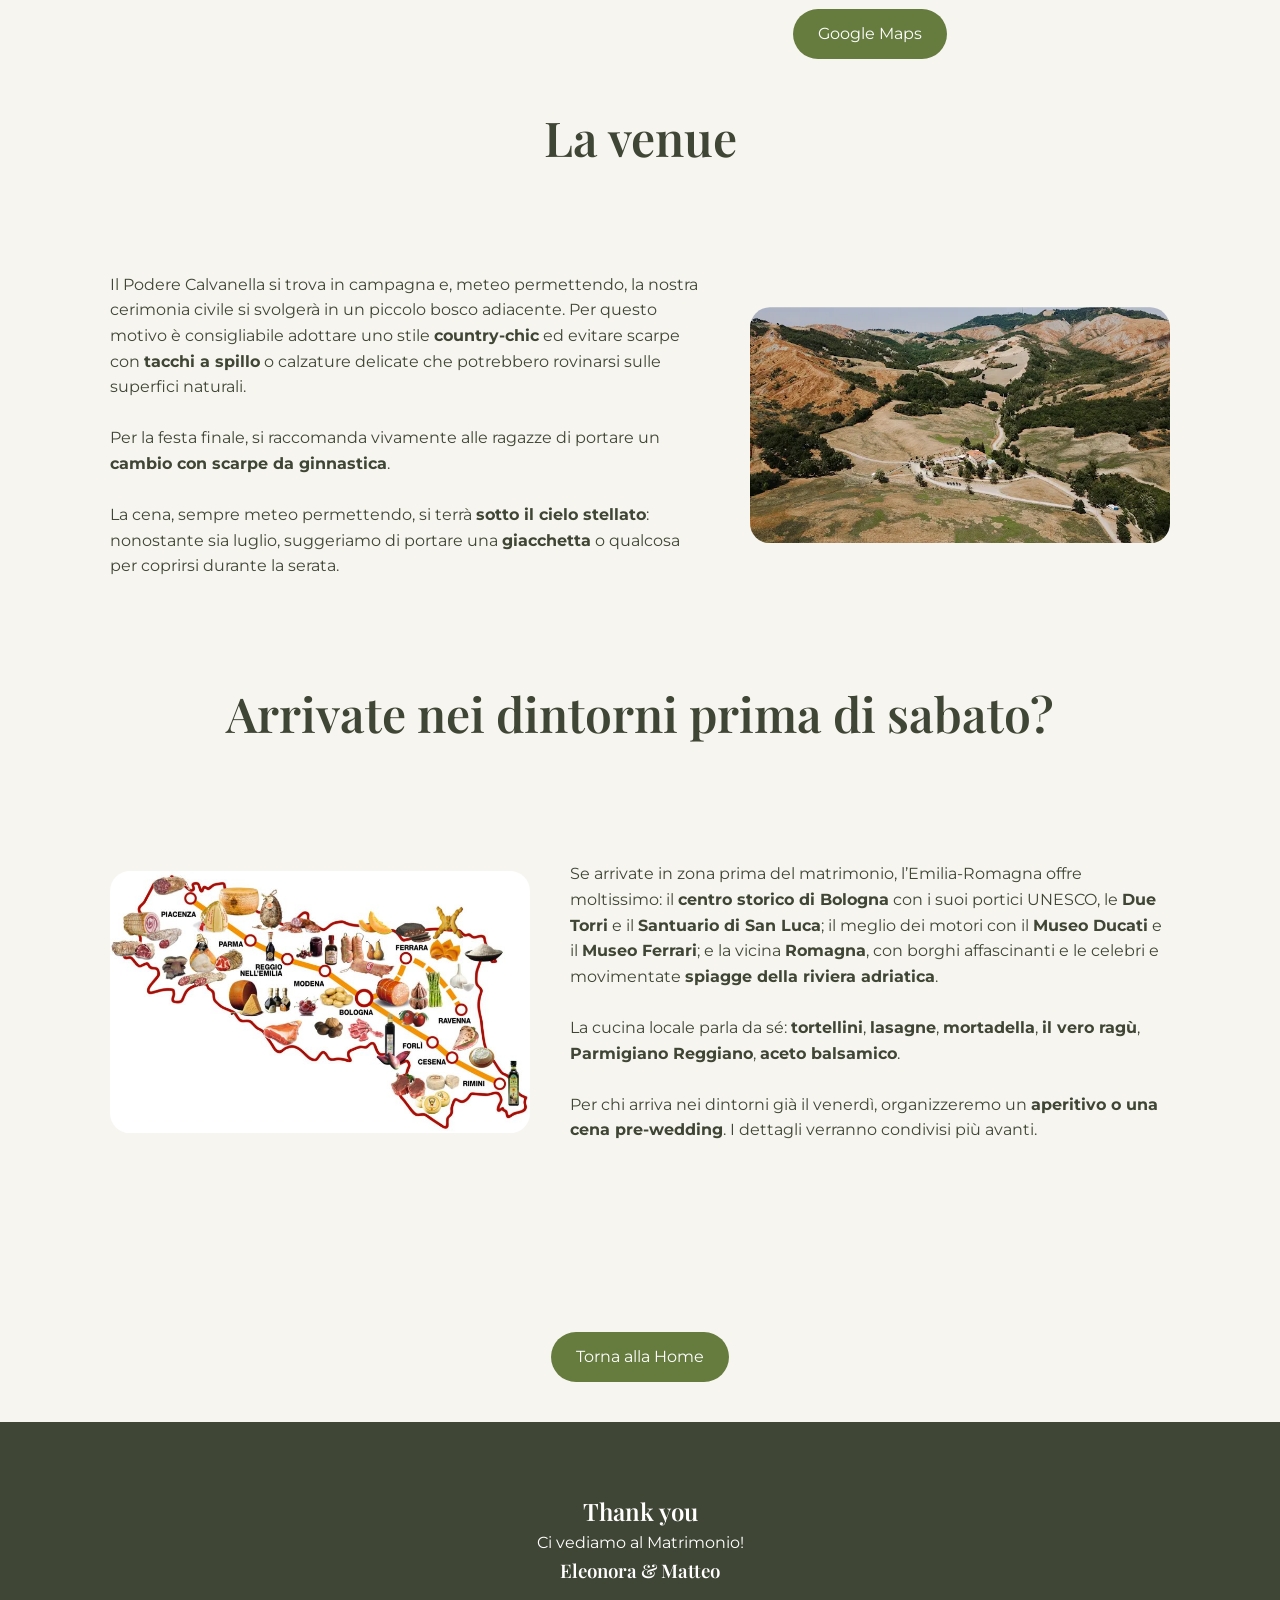
==== commit 559ee4c1: "fix booking e aggiunta lista" ====
--- a/dormire.html
+++ b/dormire.html
@@ -202,10 +202,13 @@
 			<br><br>
 
 			<strong>Come prenotare:</strong>
-			contattare il XXX o inviare una mail a
-			<a href='mailto:xxx@xxx.com'
-			   style='text-decoration: underline;'>xxx@xxx.com</a>
-			e riferire che siete ospiti per il matrimonio di Matteo ed Eleonora.
+			non prenotate dal sito o da Booking.com, ma chiamate il
+			<a href='tel:+39051929791'
+			   style='text-decoration: underline;'>+39 051 929791</a>
+			oppure inviate una mail a
+			<a href='mailto:info@villaggiodellasalutepiu.it'
+			   style='text-decoration: underline;'>info@villaggiodellasalutepiu.it</a>.
+			Riferite che siete ospiti per il &quot;Matrimonio di Matteo ed Eleonora&quot;.
 			"
 
 				data-en="
@@ -249,10 +252,13 @@
 			<br><br>
 
 			<strong>How to book:</strong>
-			call XXX or email
-			<a href='mailto:xxx@xxx.com'
-			   style='text-decoration: underline;'>xxx@xxx.com</a>
-			and mention that you are guests at Matteo and Eleonora's wedding.
+			please do not book through the website or Booking.com. Instead, call
+			<a href='tel:+39051929791'
+			   style='text-decoration: underline;'>+39 051 929791</a>
+			or email
+			<a href='mailto:info@villaggiodellasalutepiu.it'
+			   style='text-decoration: underline;'>info@villaggiodellasalutepiu.it</a>.
+			Mention that you are guests attending the &quot;Matrimonio di Matteo ed Eleonora&quot;.
 			">
 				Informazioni sul Villaggio della Salute Più.
 			</p>
@@ -328,10 +334,13 @@
 		<br><br>
 
 		<strong>Come prenotare:</strong>
-		contattare il XXX o inviare una mail a
-		<a href='mailto:xxx@xxx.com'
-		   style='text-decoration: underline;'>xxx@xxx.com</a>
-		e riferire che siete ospiti per il matrimonio di Matteo ed Eleonora.
+		non prenotate dal sito o da Booking.com, ma chiamate il
+		<a href='tel:+39051948824'
+		   style='text-decoration: underline;'>+39 051 948824</a>
+		oppure inviate una mail a
+		<a href='mailto:reception@anuscapalacehotel.it'
+		   style='text-decoration: underline;'>reception@anuscapalacehotel.it</a>.
+		Riferite che siete ospiti per il &quot;Matrimonio di Matteo ed Eleonora&quot;.
 		"
 
 			data-en="
@@ -375,10 +384,13 @@
 		<br><br>
 
 		<strong>How to book:</strong>
-		call XXX or email
-		<a href='mailto:xxx@xxx.com'
-		   style='text-decoration: underline;'>xxx@xxx.com</a>
-		and mention that you are guests at Matteo and Eleonora's wedding.
+		please do not book through the website or Booking.com. Instead, call
+		<a href='tel:+39051948824'
+		   style='text-decoration: underline;'>+39 051 948824</a>
+		or email
+		<a href='mailto:reception@anuscapalacehotel.it'
+		   style='text-decoration: underline;'>reception@anuscapalacehotel.it</a>.
+		Mention that you are guests attending the &quot;Matrimonio di Matteo ed Eleonora&quot;.
 		">
 			Informazioni su Anusca Palace Hotel.
 		</p>
--- a/css/style.css
+++ b/css/style.css
@@ -1815,4 +1815,110 @@
 
 #program > .card > .button {
     align-self: center;
+}
+
+
+/* RSVP: campi uniformi e disposizione verticale */
+
+#rsvp-form {
+    width: 100%;
+    max-width: 600px;
+    margin: auto;
+
+    display: flex;
+    flex-direction: column;
+    align-items: stretch;
+    gap: 15px;
+
+    text-align: left;
+}
+
+/* Anche i contenitori interni seguono una colonna verticale. */
+
+#rsvp-form [data-rsvp-suggest],
+#rsvp-form fieldset {
+    display: flex;
+    flex-direction: column;
+    align-items: stretch;
+    gap: 15px;
+
+    width: 100%;
+    min-width: 0;
+    max-width: 100%;
+    box-sizing: border-box;
+}
+
+#rsvp-form fieldset {
+    border: 0;
+    padding: 0;
+    margin: 0;
+}
+
+/* Conserva la comparsa progressiva dei campi. */
+
+#rsvp-form [hidden] {
+    display: none !important;
+}
+
+#rsvp-form label {
+    display: block;
+    margin: 0;
+    color: var(--dark-green);
+}
+
+/* Stesse dimensioni per nome, cognome e tutti gli altri campi. */
+
+#rsvp-form input,
+#rsvp-form textarea {
+    display: block;
+    box-sizing: border-box;
+
+    width: 100%;
+    min-width: 0;
+    max-width: 100%;
+
+    height: 54px;
+    min-height: 54px;
+
+    margin: 0;
+    padding: 15px;
+
+    border: 1px solid var(--brown);
+    border-radius: 15px;
+
+    background: white;
+    color: var(--dark-green);
+
+    font-family: 'Montserrat', sans-serif;
+    font-size: 16px;
+    line-height: 22px;
+}
+
+#rsvp-form textarea {
+    resize: none;
+    overflow-y: auto;
+}
+
+#rsvp-form input:focus-visible,
+#rsvp-form textarea:focus-visible {
+    outline: 2px solid var(--olive);
+    outline-offset: 2px;
+}
+
+
+/* IBAN / BIC / RIB: evita overflow su schermi piccoli */
+
+.iban-box {
+    width: 100%;
+    min-width: 0;
+    box-sizing: border-box;
+    padding: clamp(20px, 5vw, 40px);
+}
+
+.iban-box p {
+    max-width: 100%;
+    min-width: 0;
+    white-space: normal;
+    overflow-wrap: anywhere;
+    word-break: normal;
 }
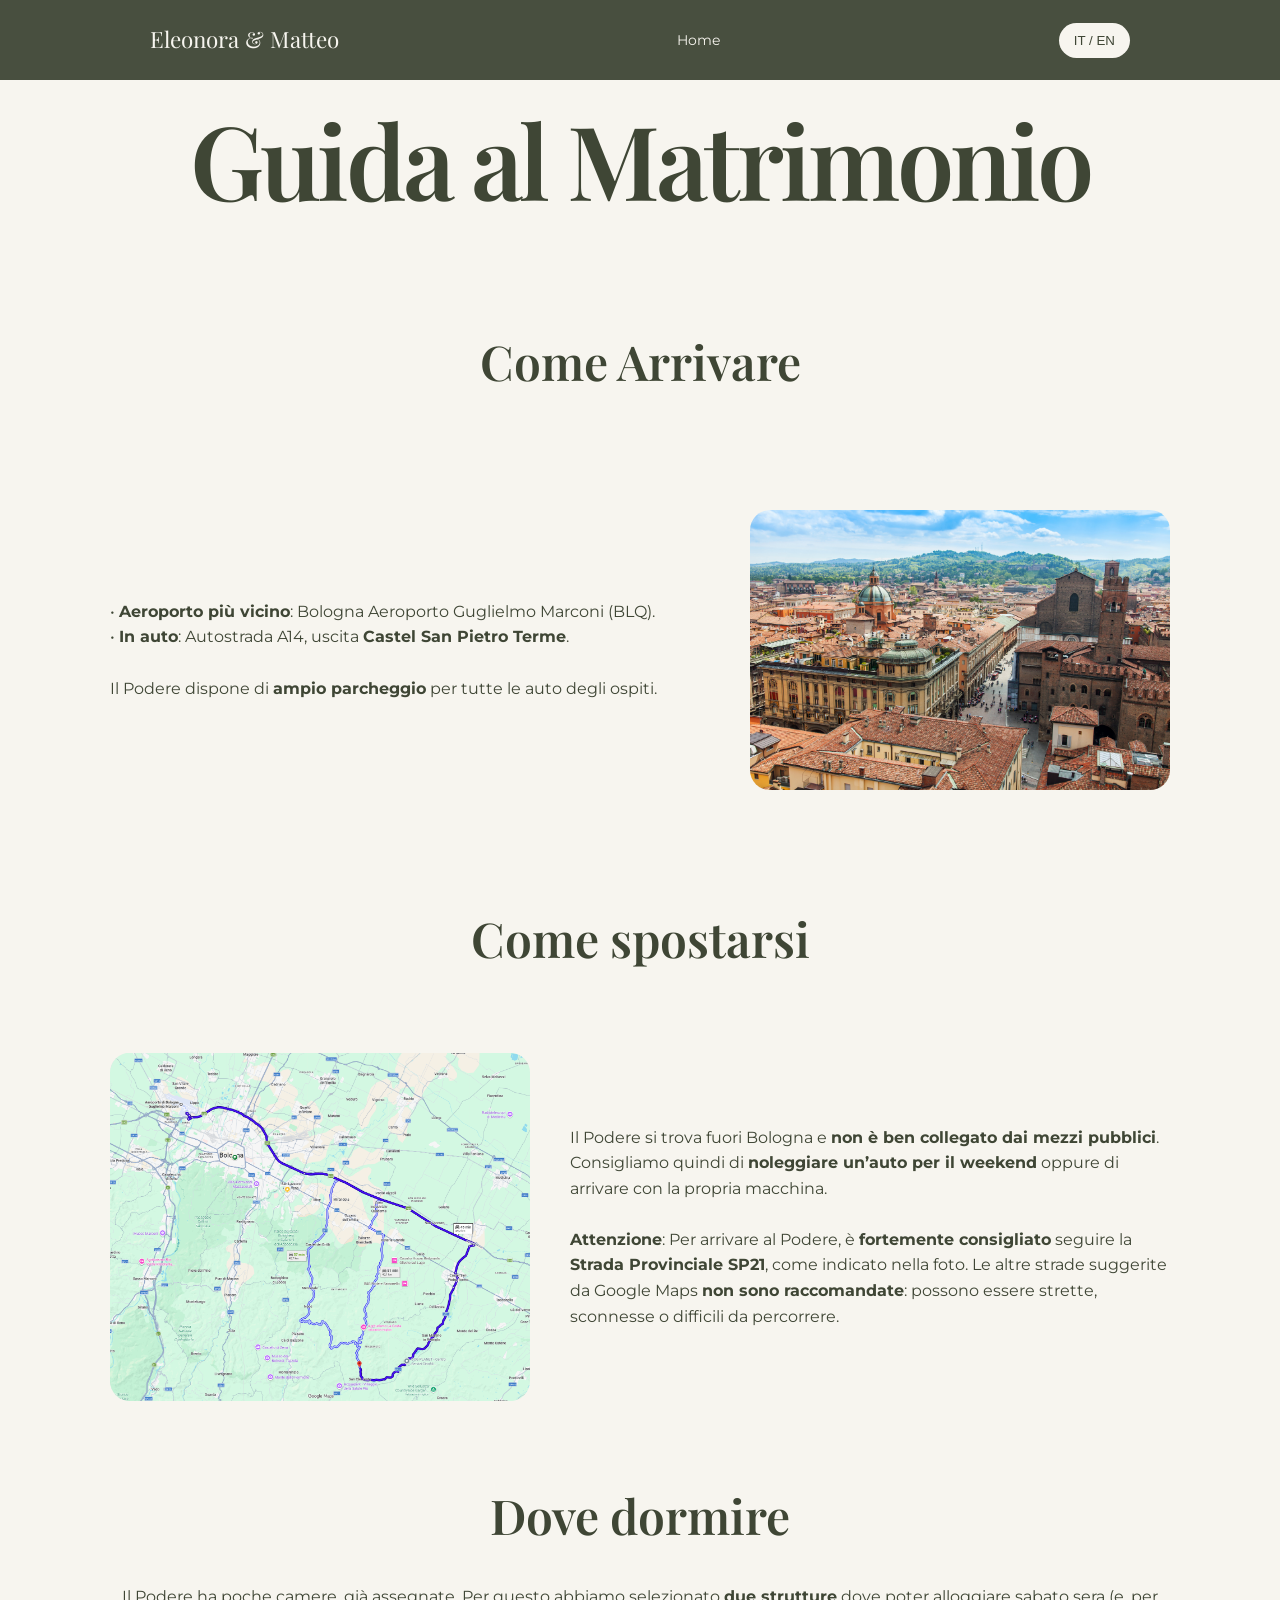
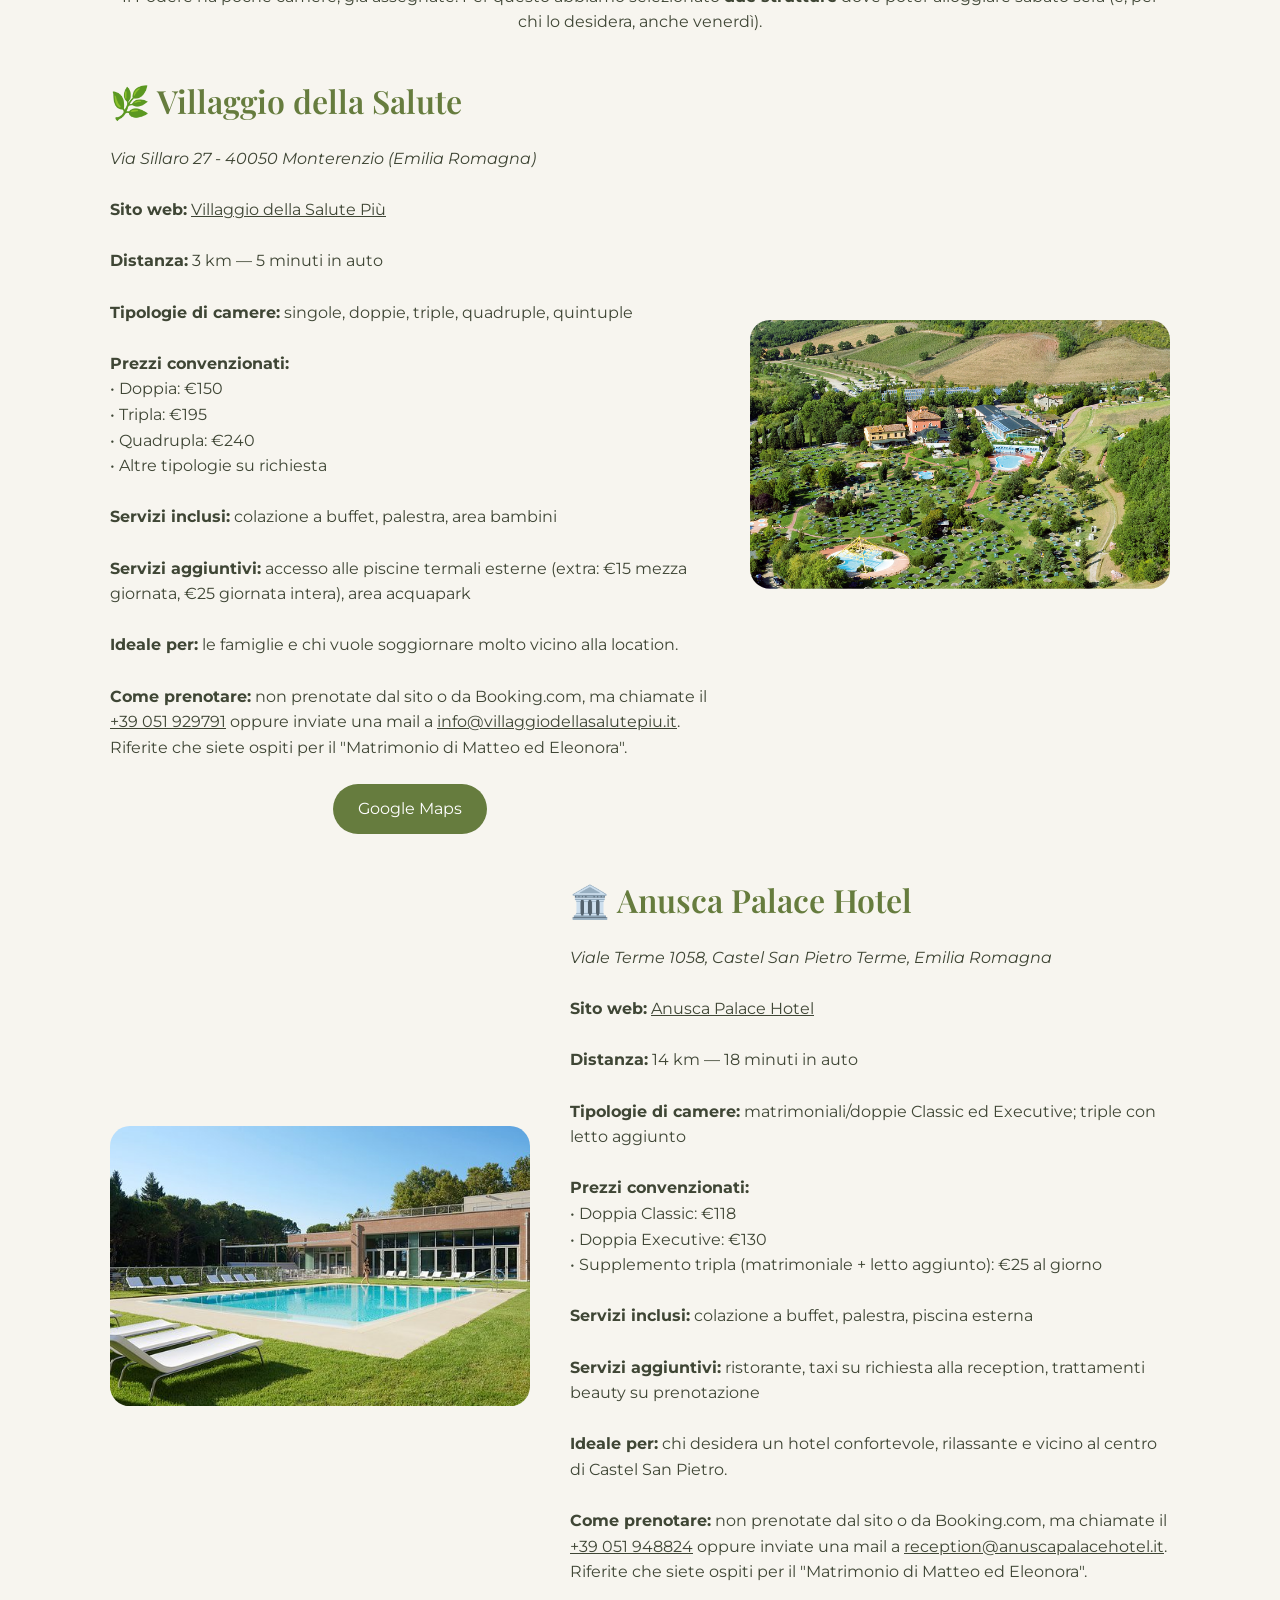
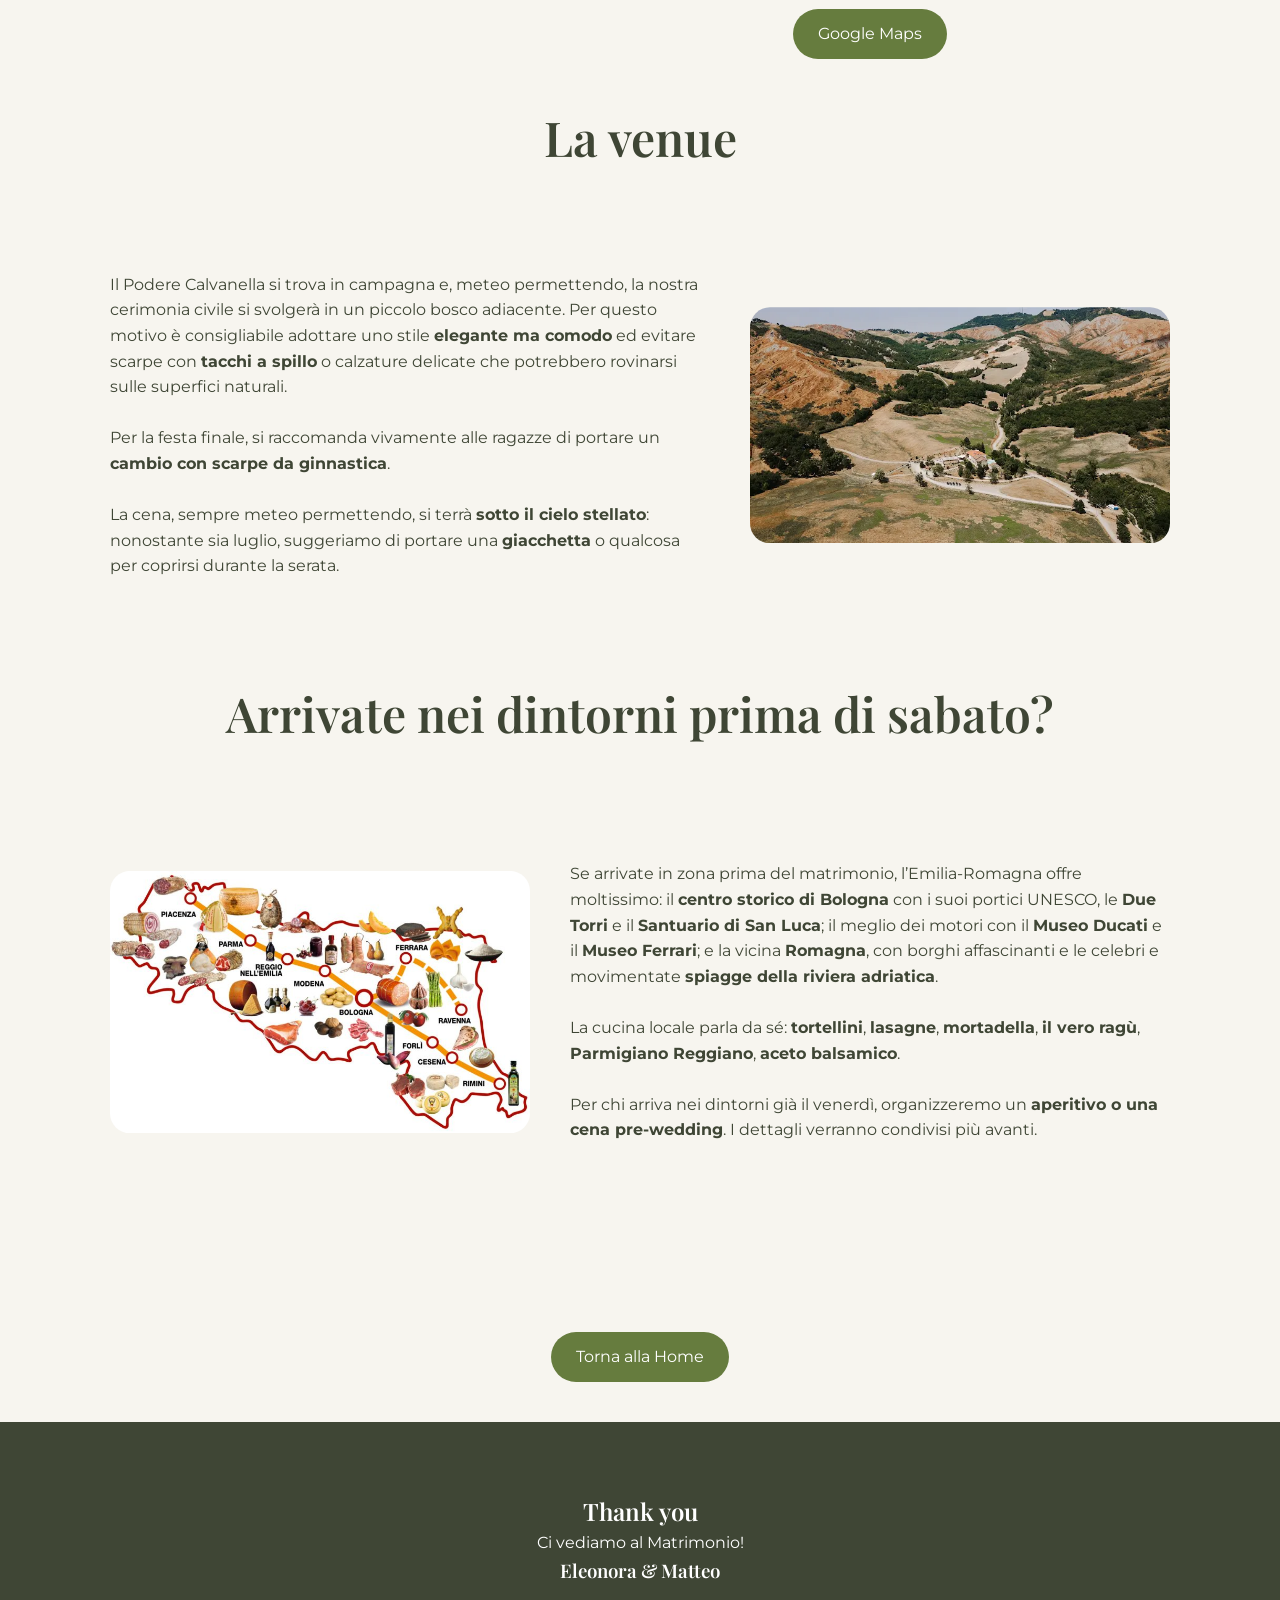
==== commit 6827b295: "fixes" ====
--- a/dormire.html
+++ b/dormire.html
@@ -315,7 +315,7 @@
 
 		<strong>Prezzi convenzionati:</strong><br>
 		• Doppia Classic: €118<br>
-		• Doppia Executive: €130 (categoria superiore rispetto alla Classic)<br>
+		• Doppia Executive: €130<br>
 		• Supplemento tripla (matrimoniale + letto aggiunto): €25 al giorno
 		<br><br>
 
@@ -365,7 +365,7 @@
 
 		<strong>Special rates:</strong><br>
 		• Classic double/twin room: €118<br>
-		• Executive double/twin room: €130 (a higher category than Classic)<br>
+		• Executive double/twin room: €130<br>
 		• Triple occupancy supplement (double bed + extra bed): €25 per day
 		<br><br>
 
@@ -427,7 +427,7 @@
 				data-it="
 			Il Podere Calvanella si trova in campagna e, meteo permettendo, la nostra cerimonia civile
 			si svolgerà in un piccolo bosco adiacente. Per questo motivo è consigliabile
-			adottare uno stile <strong>country-chic</strong> ed evitare scarpe con
+			adottare uno stile <strong>elegante ma comodo</strong> ed evitare scarpe con
 			<strong>tacchi a spillo</strong> o calzature delicate che potrebbero rovinarsi
 			sulle superfici naturali.
 			<br><br>
@@ -444,7 +444,7 @@
 				data-en="
 			The Podere Calvanella is in the countryside and, weather permitting, our civil ceremony
 			will take place in a small woodland nearby. We therefore recommend a
-			<strong>country-chic</strong> style and suggest avoiding
+			<strong>chic and comfy</strong> style and suggest avoiding
 			<strong>stiletto heels</strong> or delicate footwear that could be damaged
 			on natural surfaces.
 			<br><br>
--- a/css/style.css
+++ b/css/style.css
@@ -969,10 +969,10 @@
 color:var(--olive);
 }
 
-.iban-box p{
+/* .iban-box p{
 font-size:1.5rem;
 letter-spacing:3px;
-}
+} */
 
 
 /* RSVP */
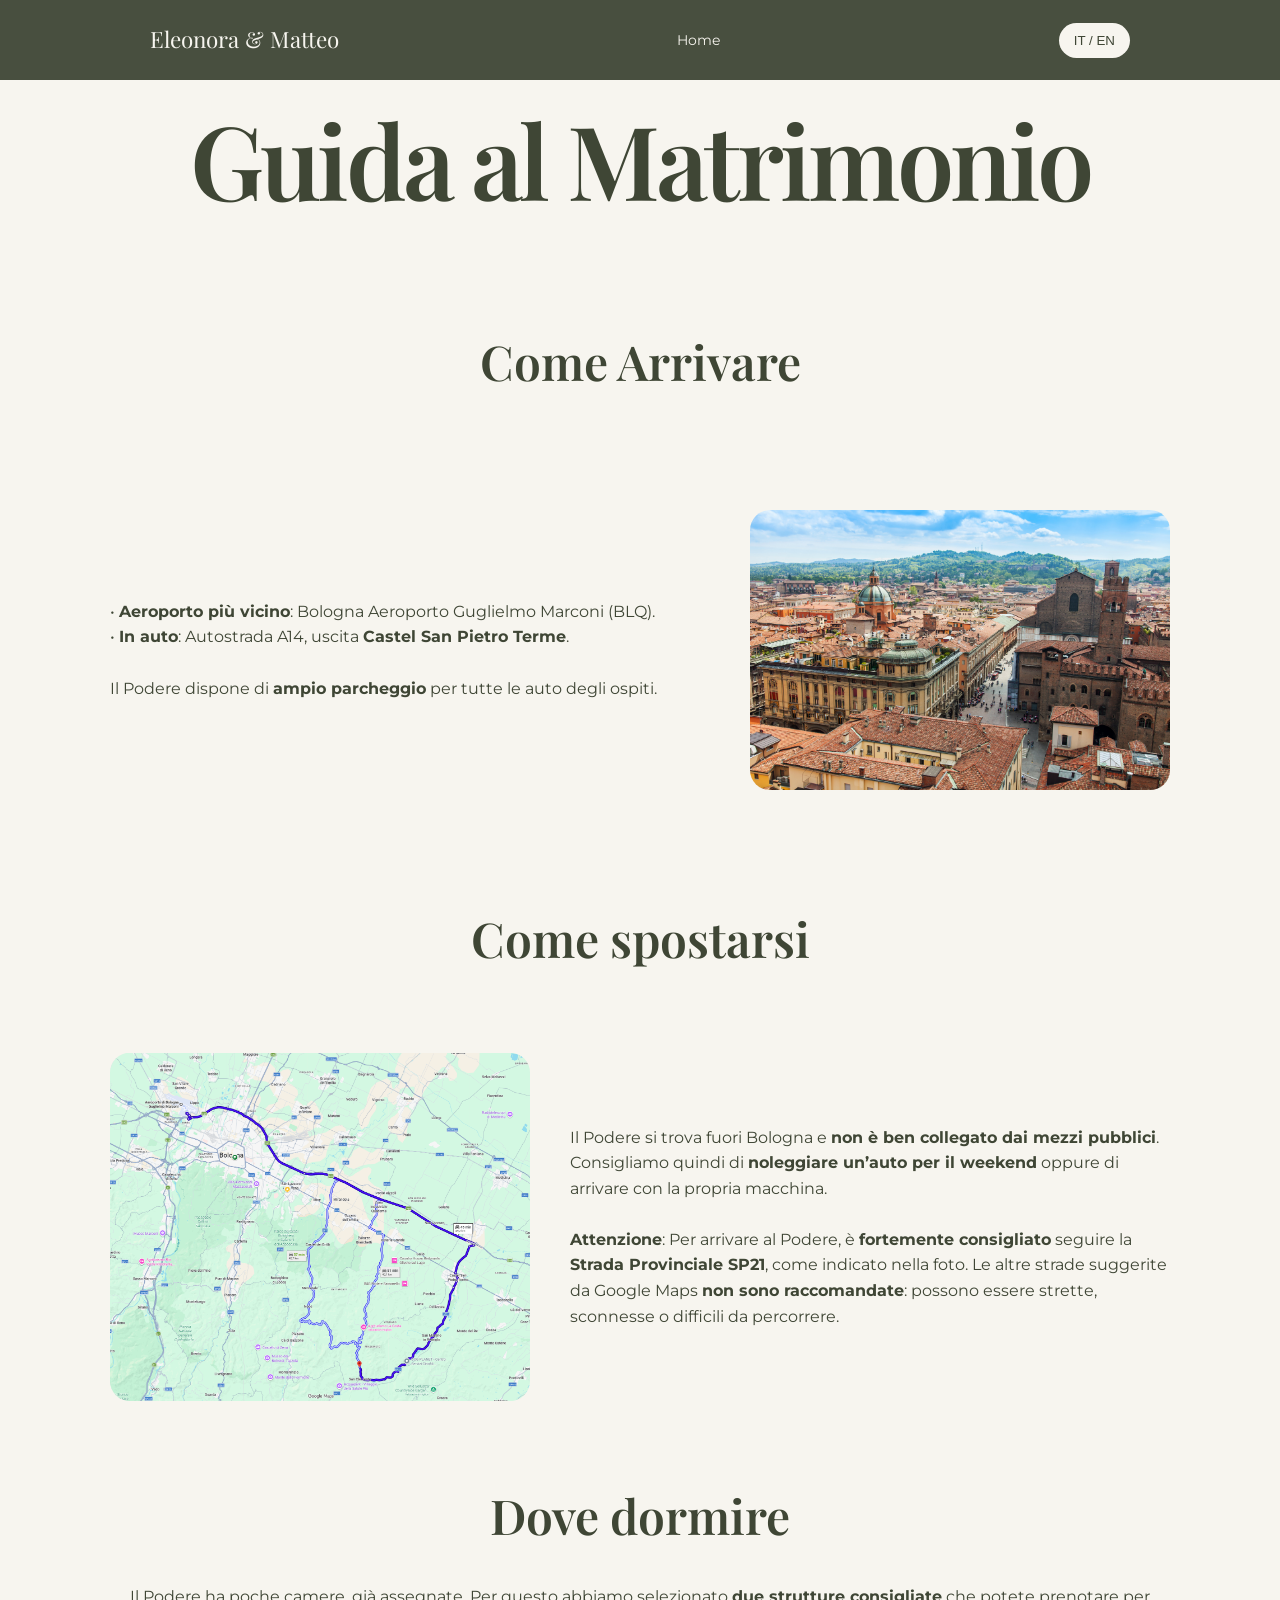
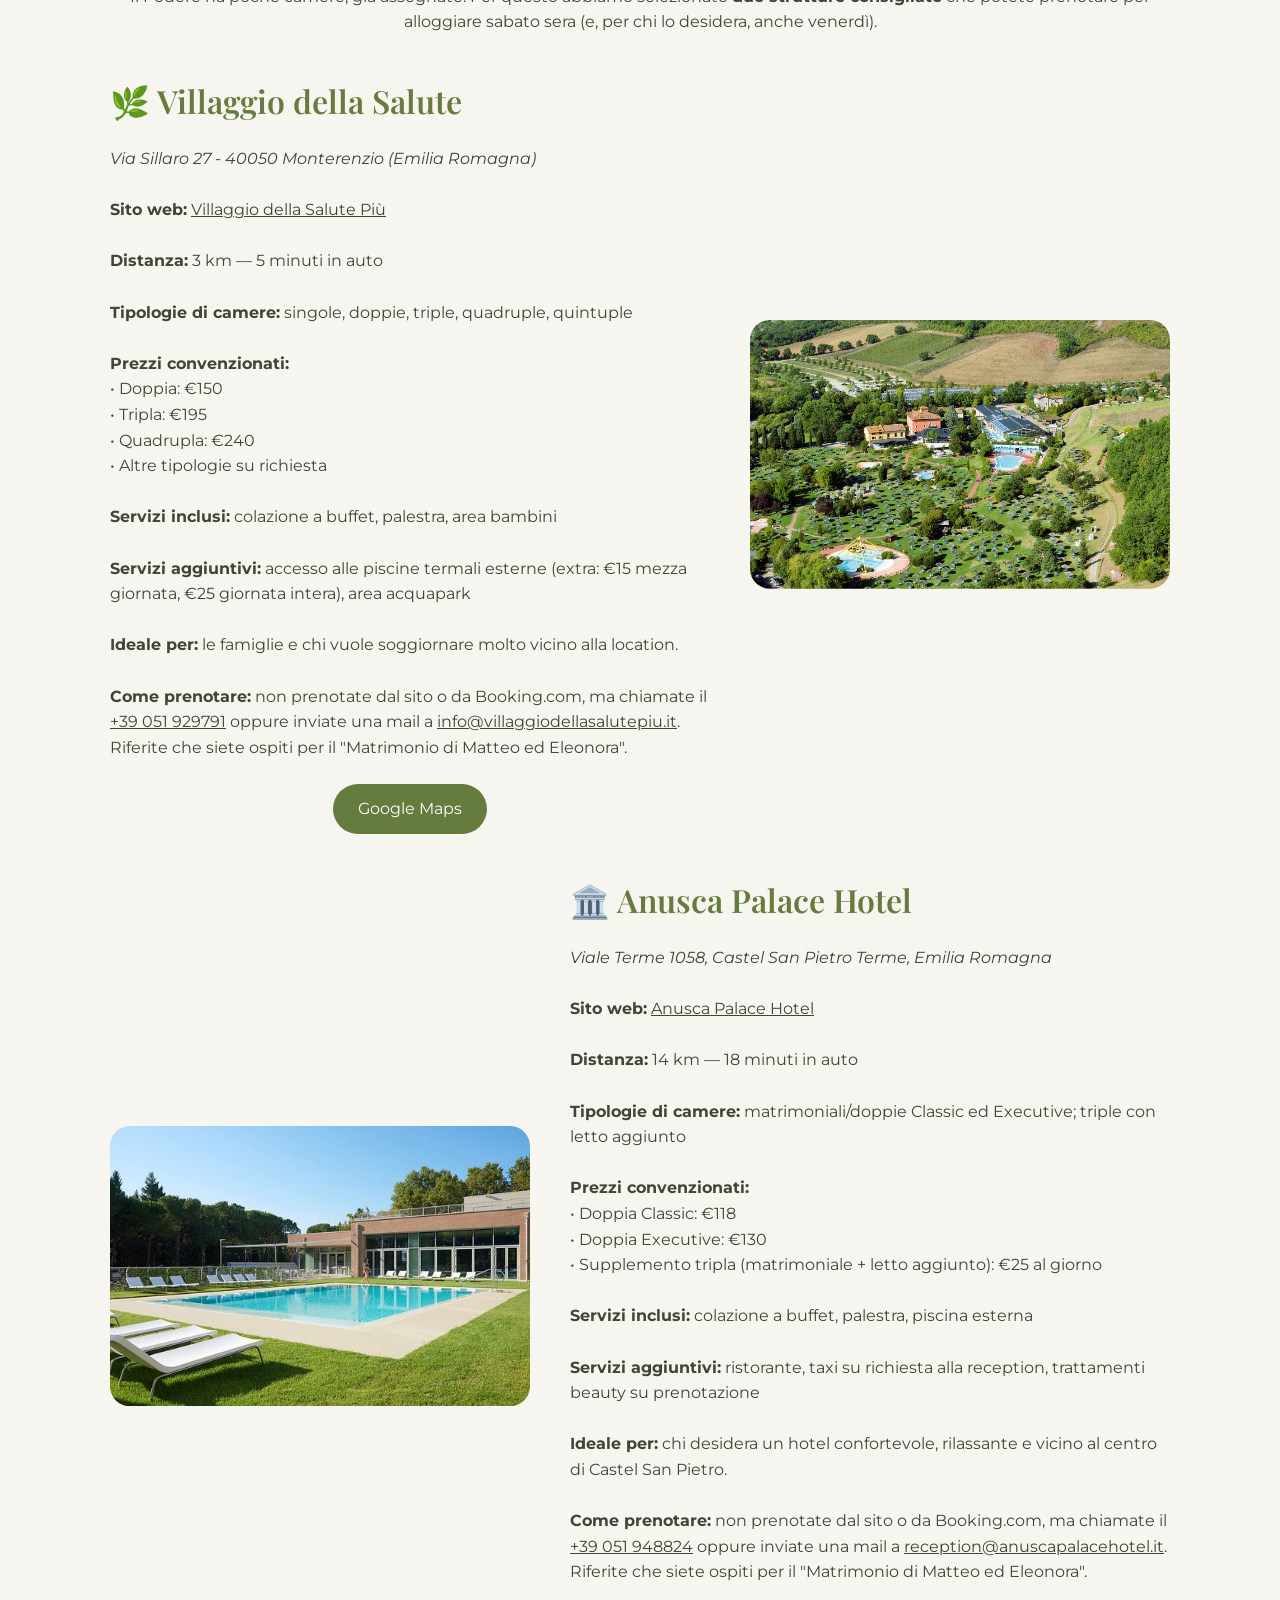
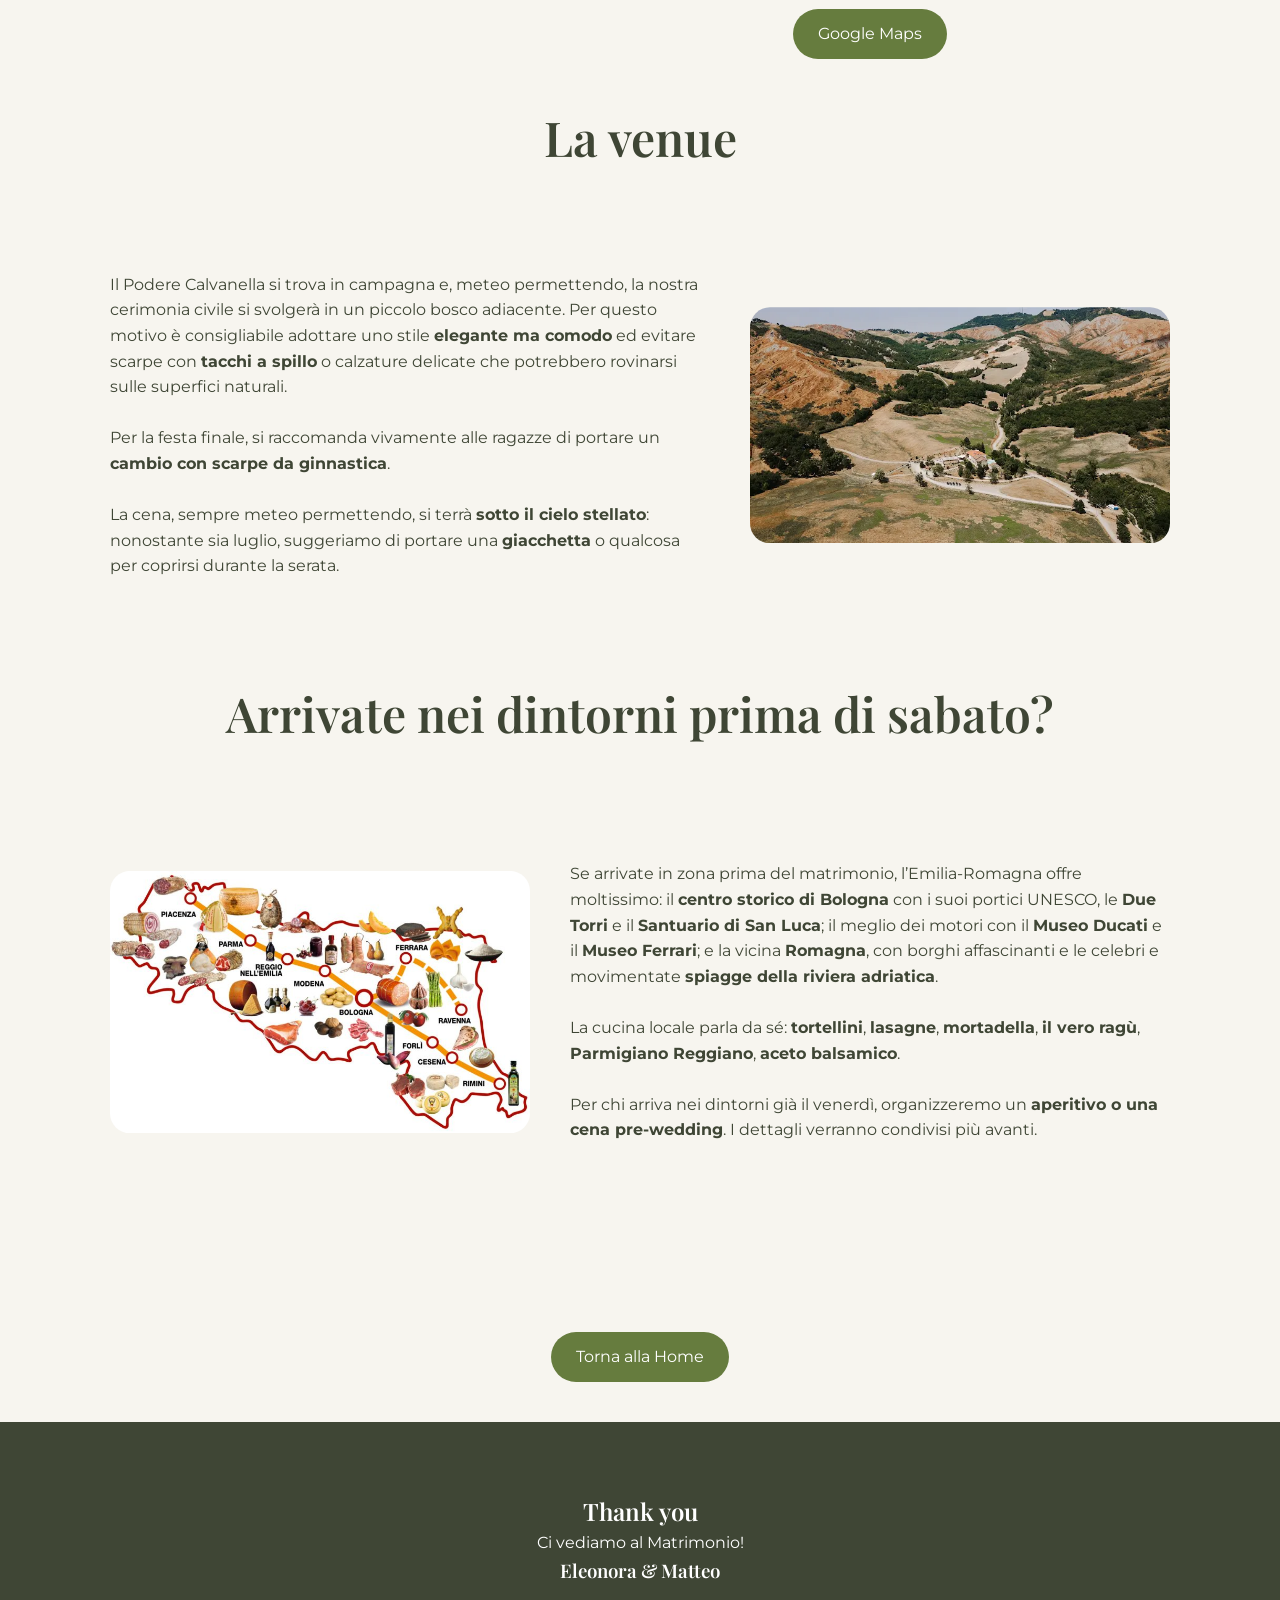
==== commit 48f49792: "fixes" ====
--- a/dormire.html
+++ b/dormire.html
@@ -140,12 +140,12 @@
 	<p
 		data-it="
 	Il Podere ha poche camere, già assegnate. Per questo abbiamo selezionato 
-	<strong>due strutture</strong> dove poter alloggiare sabato sera (e, per chi lo desidera, anche venerdì).
+	<strong>due strutture consigliate</strong> che potete prenotare per alloggiare sabato sera (e, per chi lo desidera, anche venerdì).
 	"
 
 								data-en="
 	The Podere has only a few rooms, which have already been assigned. 
-	For this reason, we have selected <strong>two accommodation options</strong> for Saturday night 
+	For this reason, we have selected <strong>two recommended accommodation options</strong> you can book for Saturday night 
 	(and Friday night for those who wish).
 	">
 		Intro Strutture.
@@ -450,7 +450,7 @@
 			<br><br>
 
 			For the party at the end of the evening, we strongly recommend that the ladies
-			bring a <strong>pair of trainers to change into</strong>.
+			bring a <strong>pair of comfy shoes to change into</strong>.
 			<br><br>
 
 			Dinner will also take place <strong>under the stars</strong>, weather permitting:
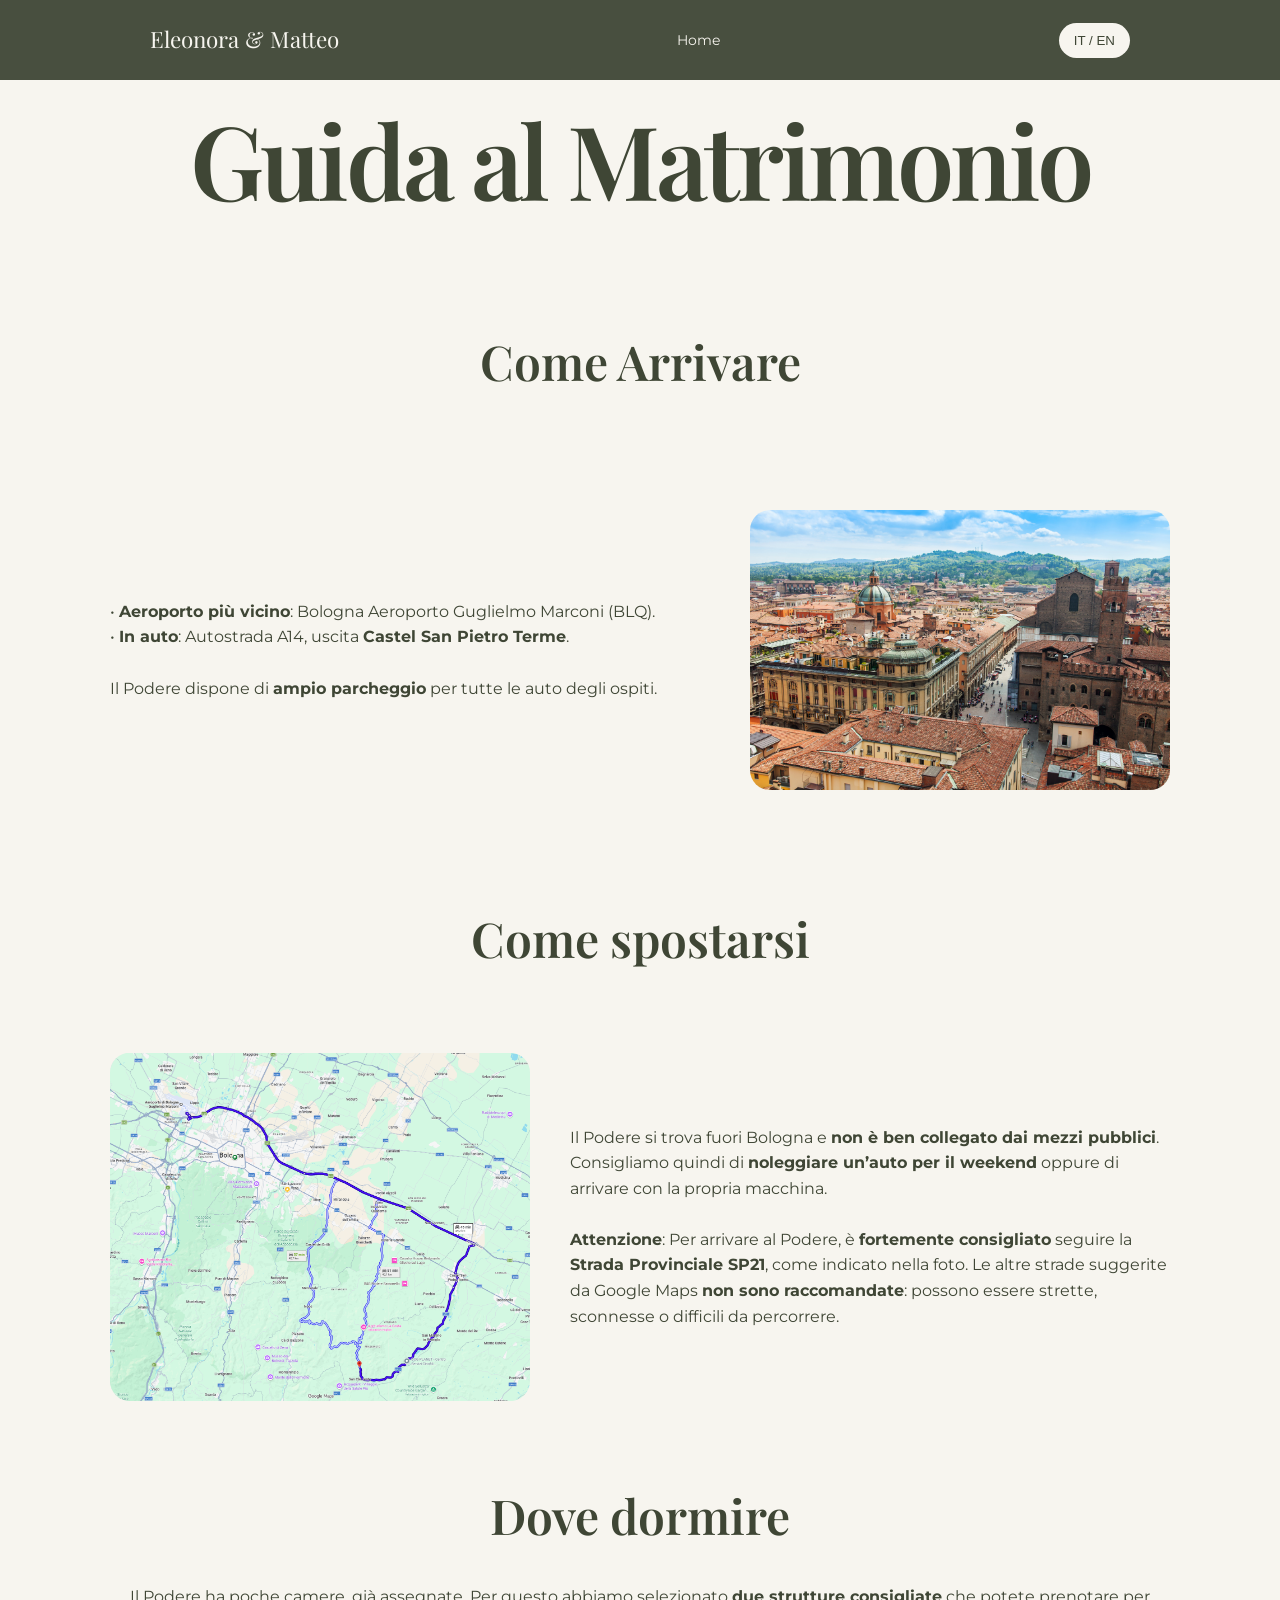
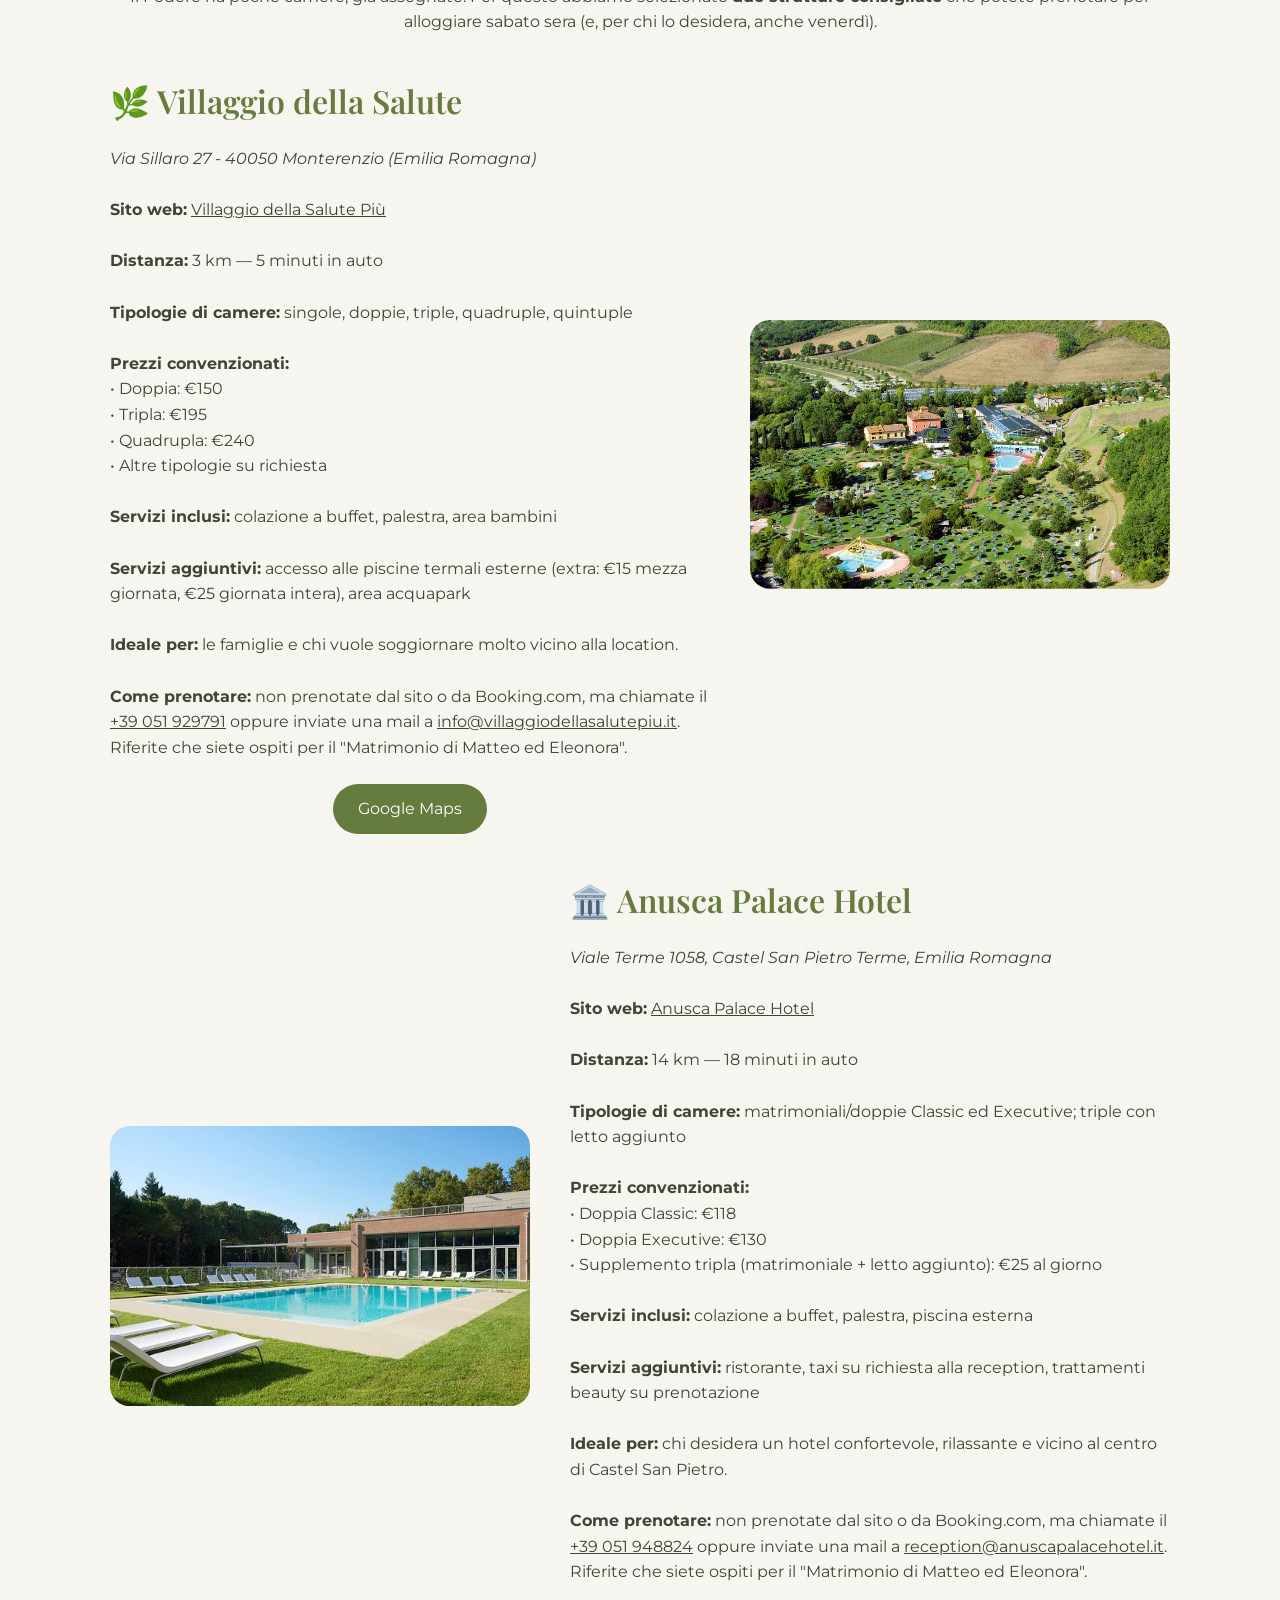
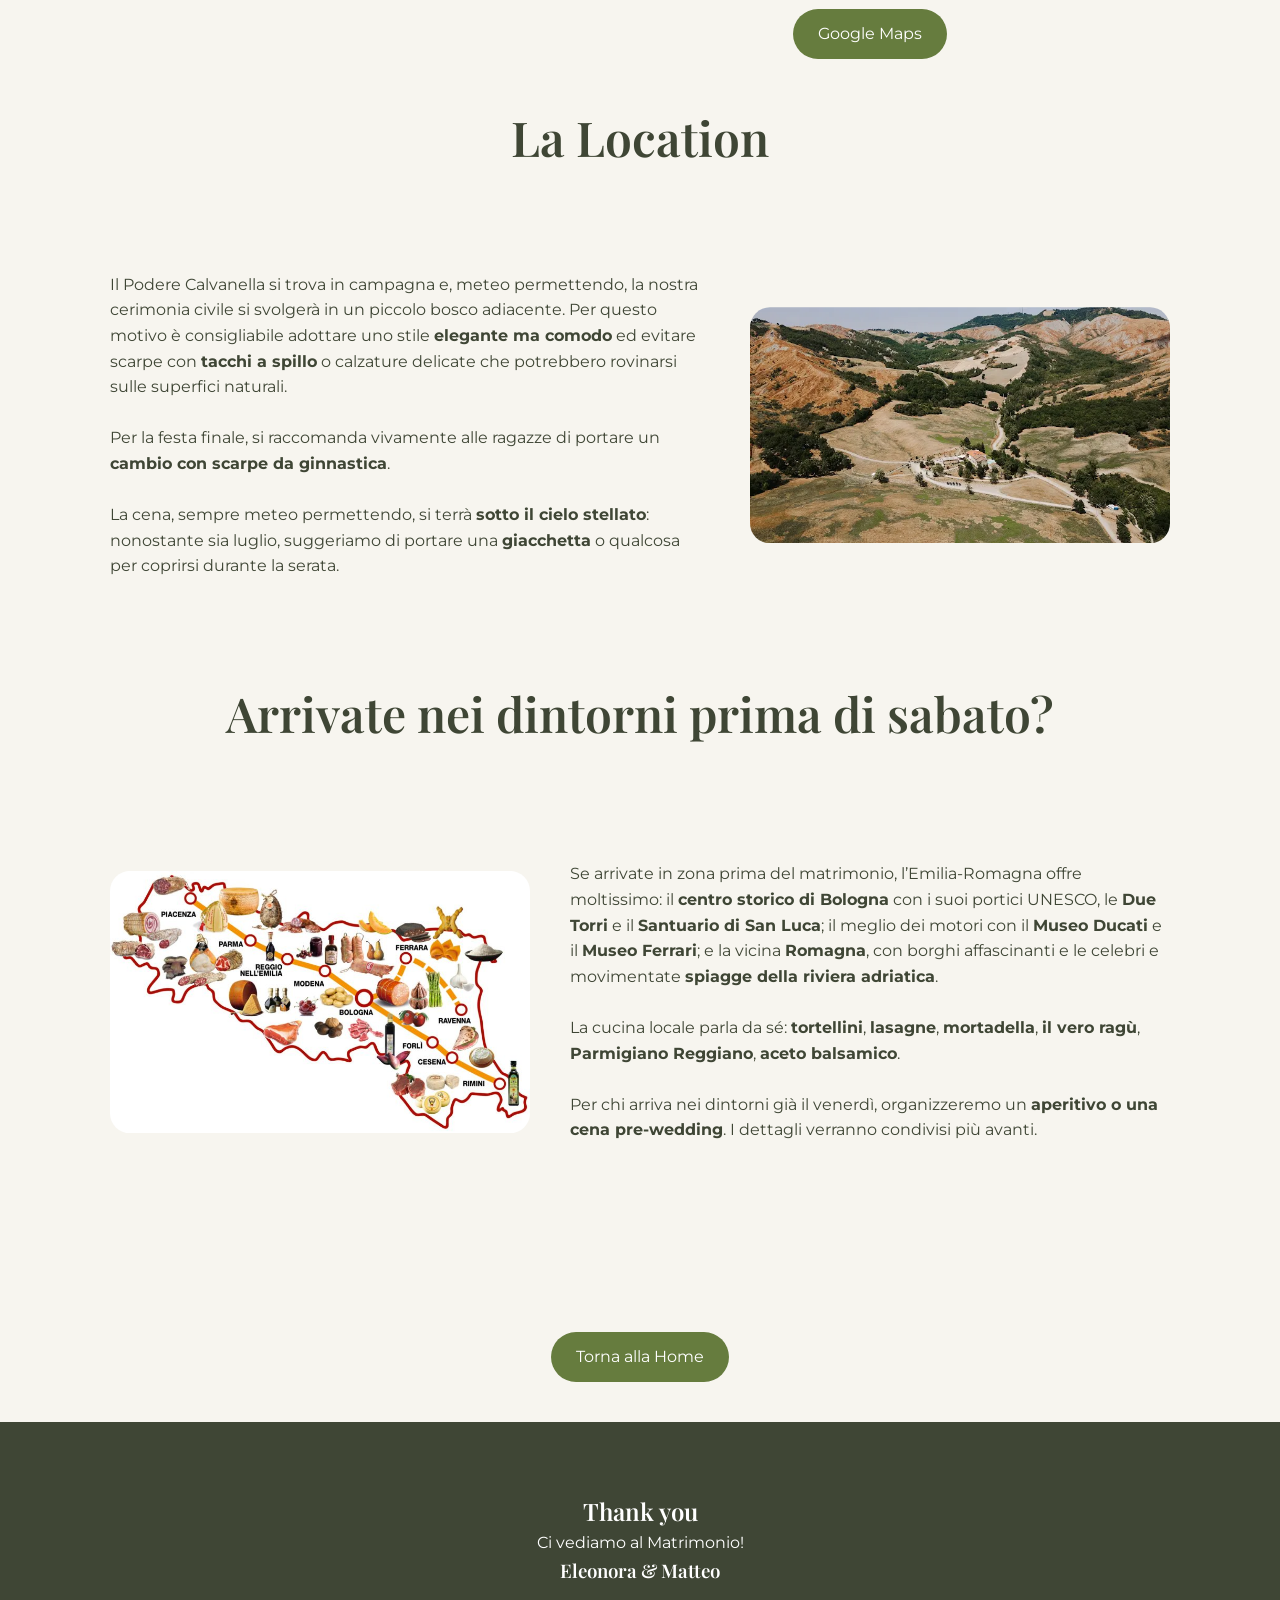
==== commit df2171ac: "fixes" ====
--- a/dormire.html
+++ b/dormire.html
@@ -414,7 +414,7 @@
             loading="lazy">
     </section>	
 
-    <h2 data-it="La venue" data-en="The Venue">
+    <h2 data-it="La Location" data-en="The Venue">
         Venue
     </h2>
 
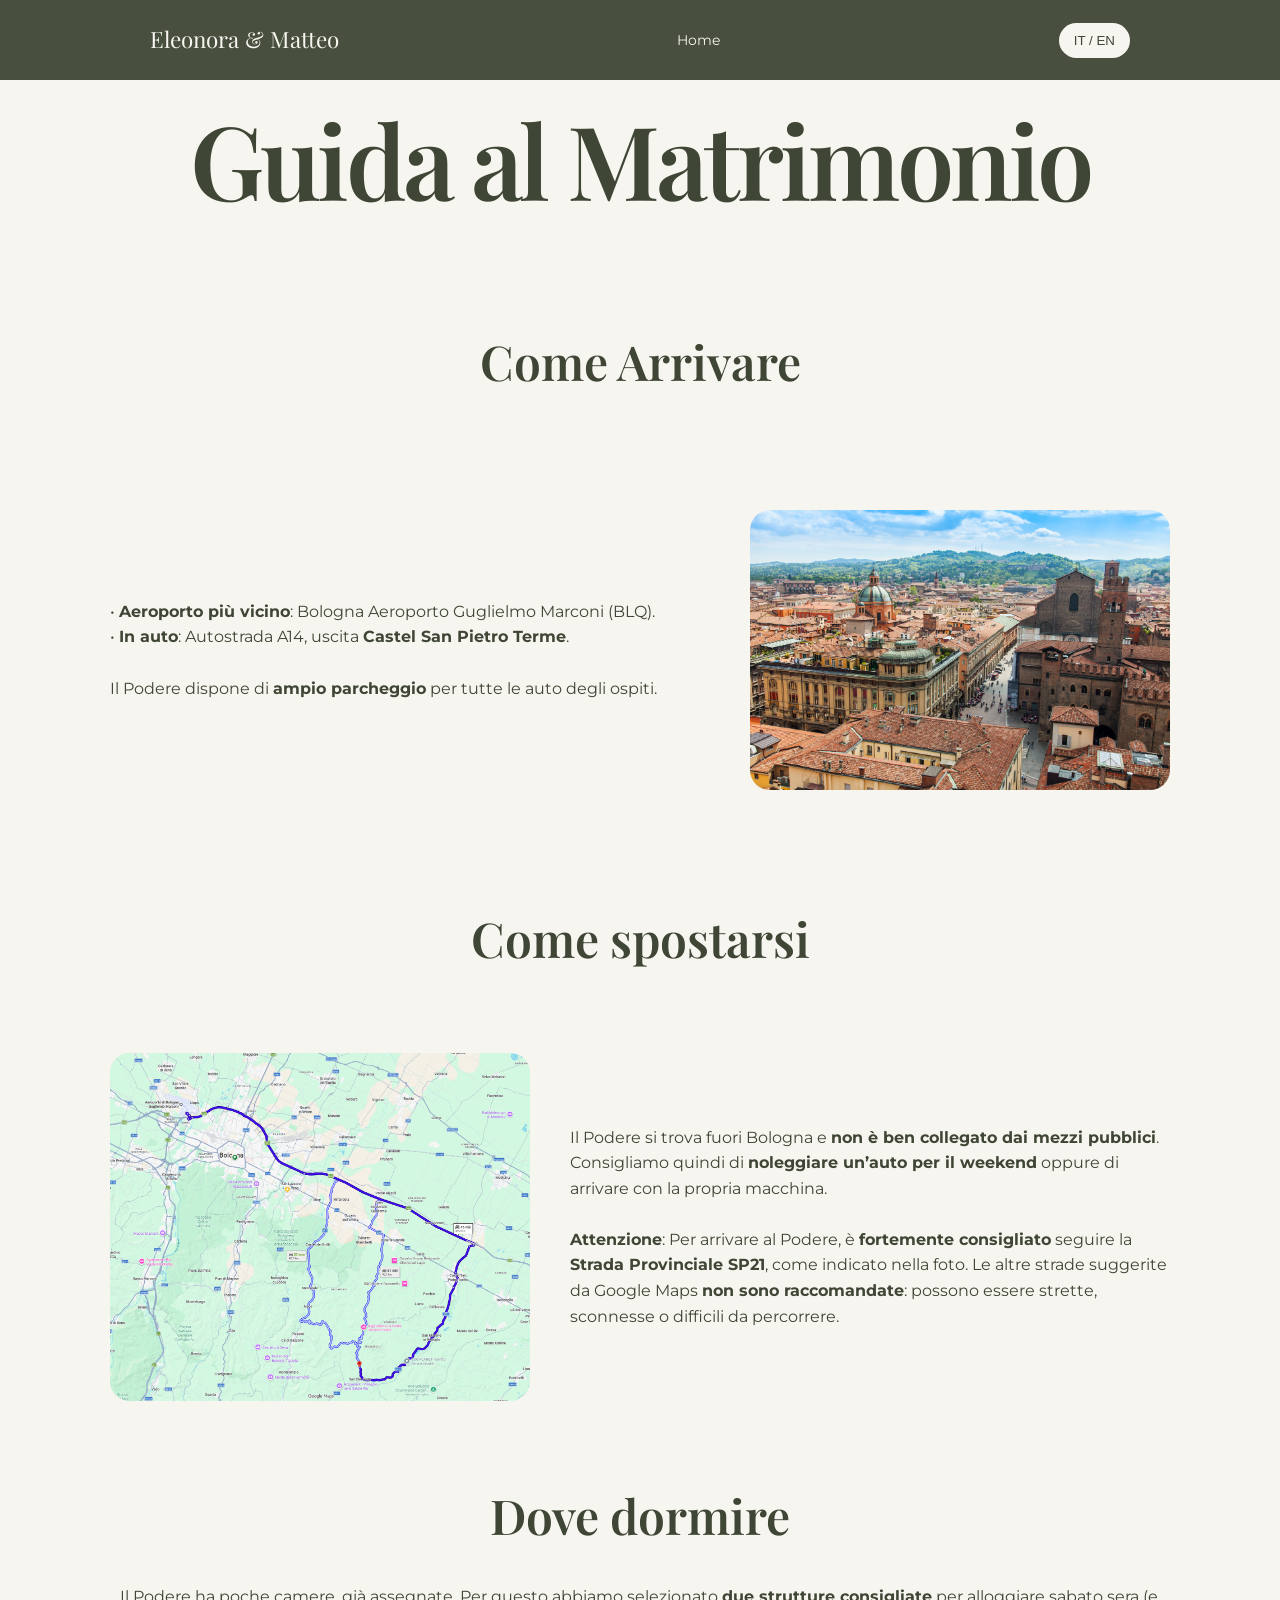
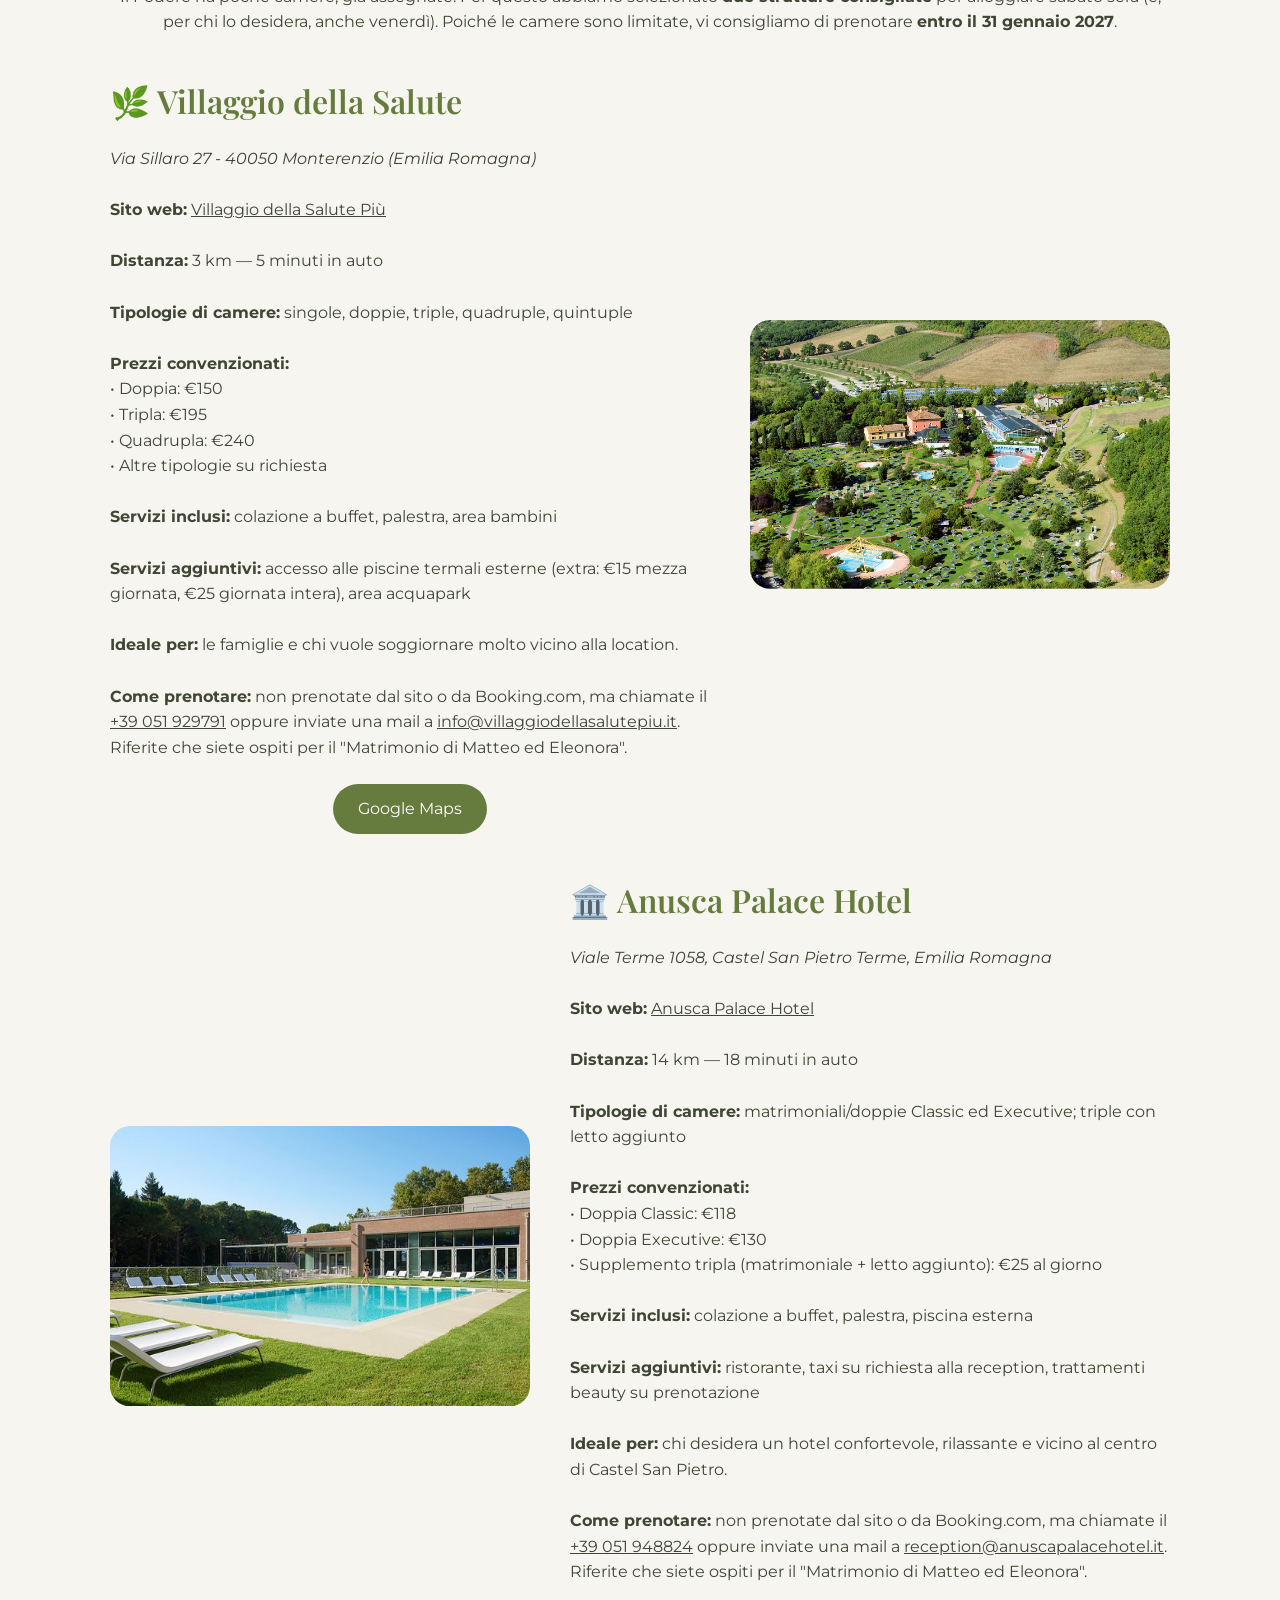
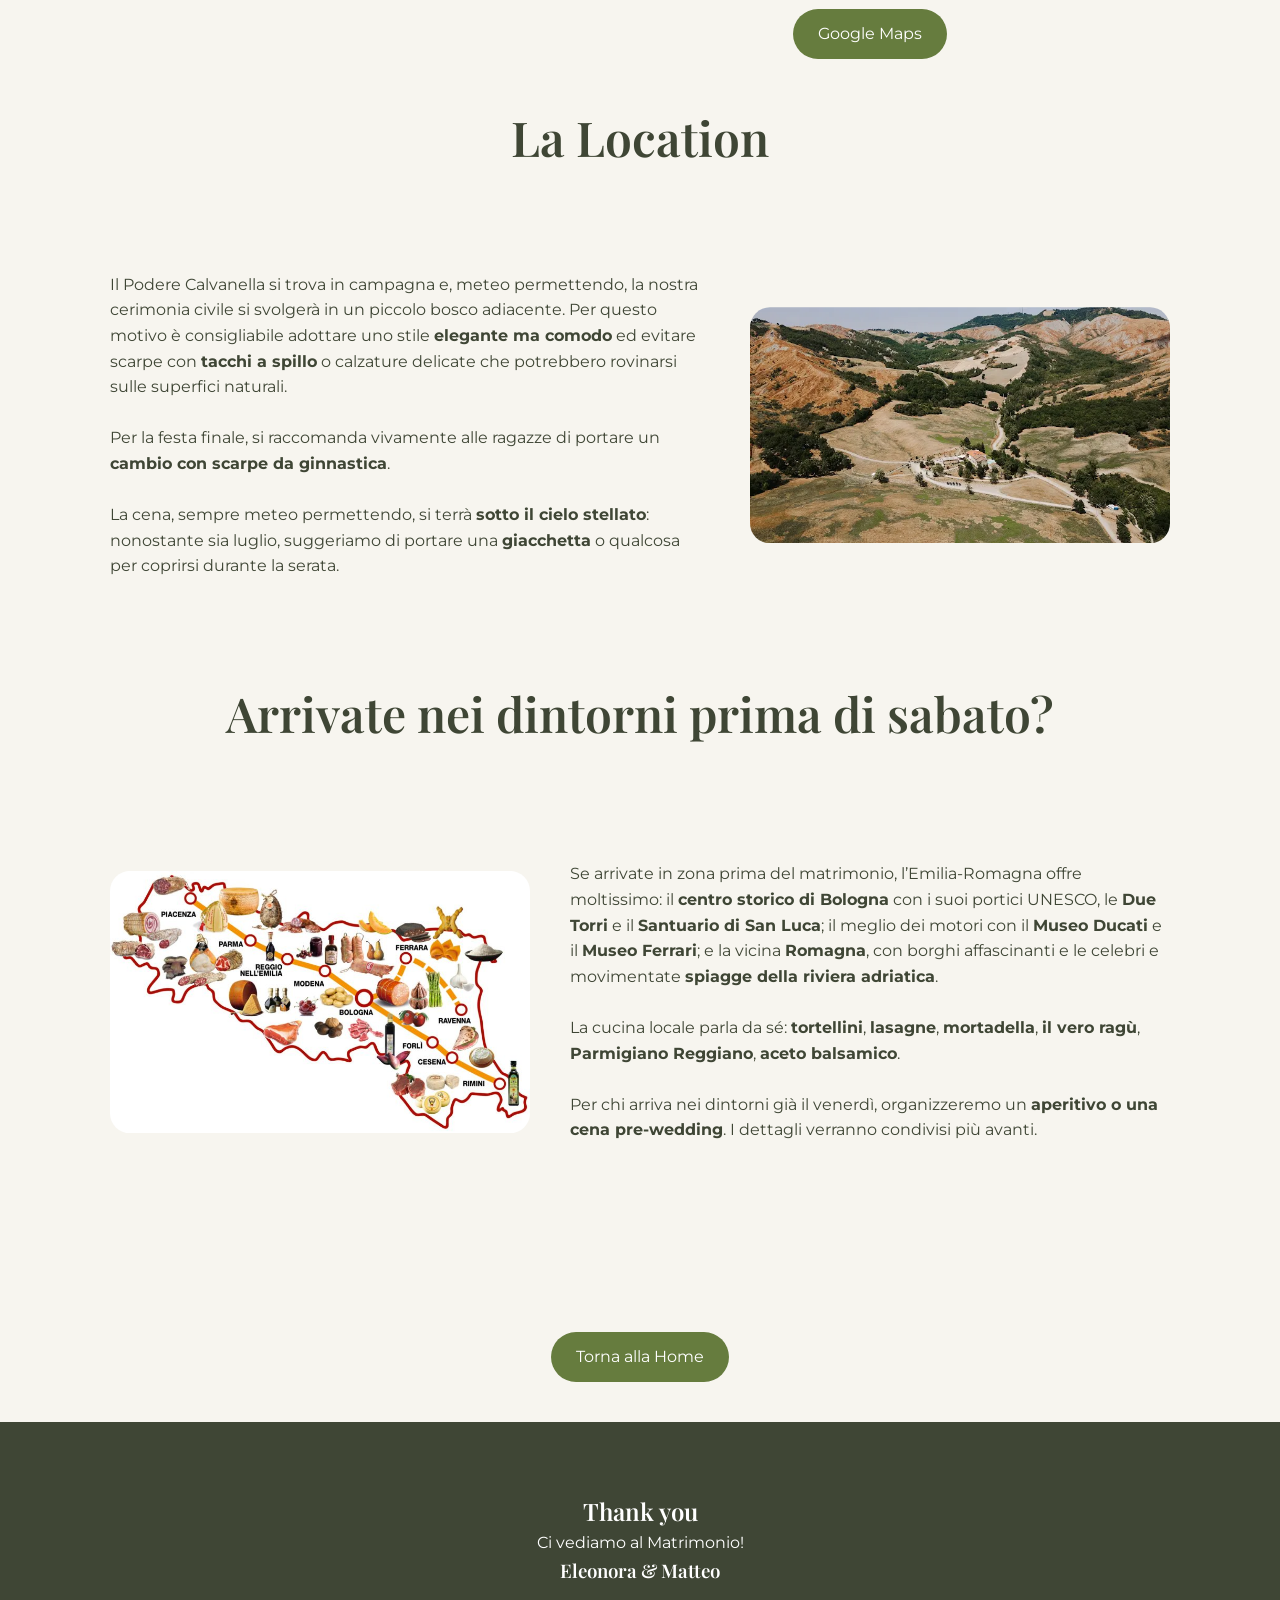
==== commit 64b78468: "fixes" ====
--- a/dormire.html
+++ b/dormire.html
@@ -139,14 +139,15 @@
 	
 	<p
 		data-it="
-	Il Podere ha poche camere, già assegnate. Per questo abbiamo selezionato 
-	<strong>due strutture consigliate</strong> che potete prenotare per alloggiare sabato sera (e, per chi lo desidera, anche venerdì).
+	Il Podere ha poche camere, già assegnate. Per questo abbiamo selezionato <strong>due strutture consigliate</strong> 
+	per alloggiare sabato sera (e, per chi lo desidera, anche venerdì). Poiché le camere sono limitate, 
+	vi consigliamo di prenotare <strong>entro il 31 gennaio 2027</strong>.
 	"
 
 								data-en="
-	The Podere has only a few rooms, which have already been assigned. 
-	For this reason, we have selected <strong>two recommended accommodation options</strong> you can book for Saturday night 
-	(and Friday night for those who wish).
+	The Podere has only a few rooms, which have already been allocated. 
+	We have therefore selected <strong>two recommended places to stay</strong> for Saturday night 
+	(and Friday too, if you wish). As rooms are limited, we recommend booking <strong>by 31 January 2027</strong>.
 	">
 		Intro Strutture.
 	</p>	
--- a/css/style.css
+++ b/css/style.css
@@ -1006,6 +1006,18 @@
 font-size:1rem;
 cursor:pointer;
 }
+
+#rsvp-restart {
+    background: var(--coral);
+    color: white;
+    border: none;
+    padding: 15px;
+    border-radius: 30px;
+    font-size: 1rem;
+    cursor: pointer;
+    margin-top: 20px;
+}
+
 /* FOOTER */
 
 footer{
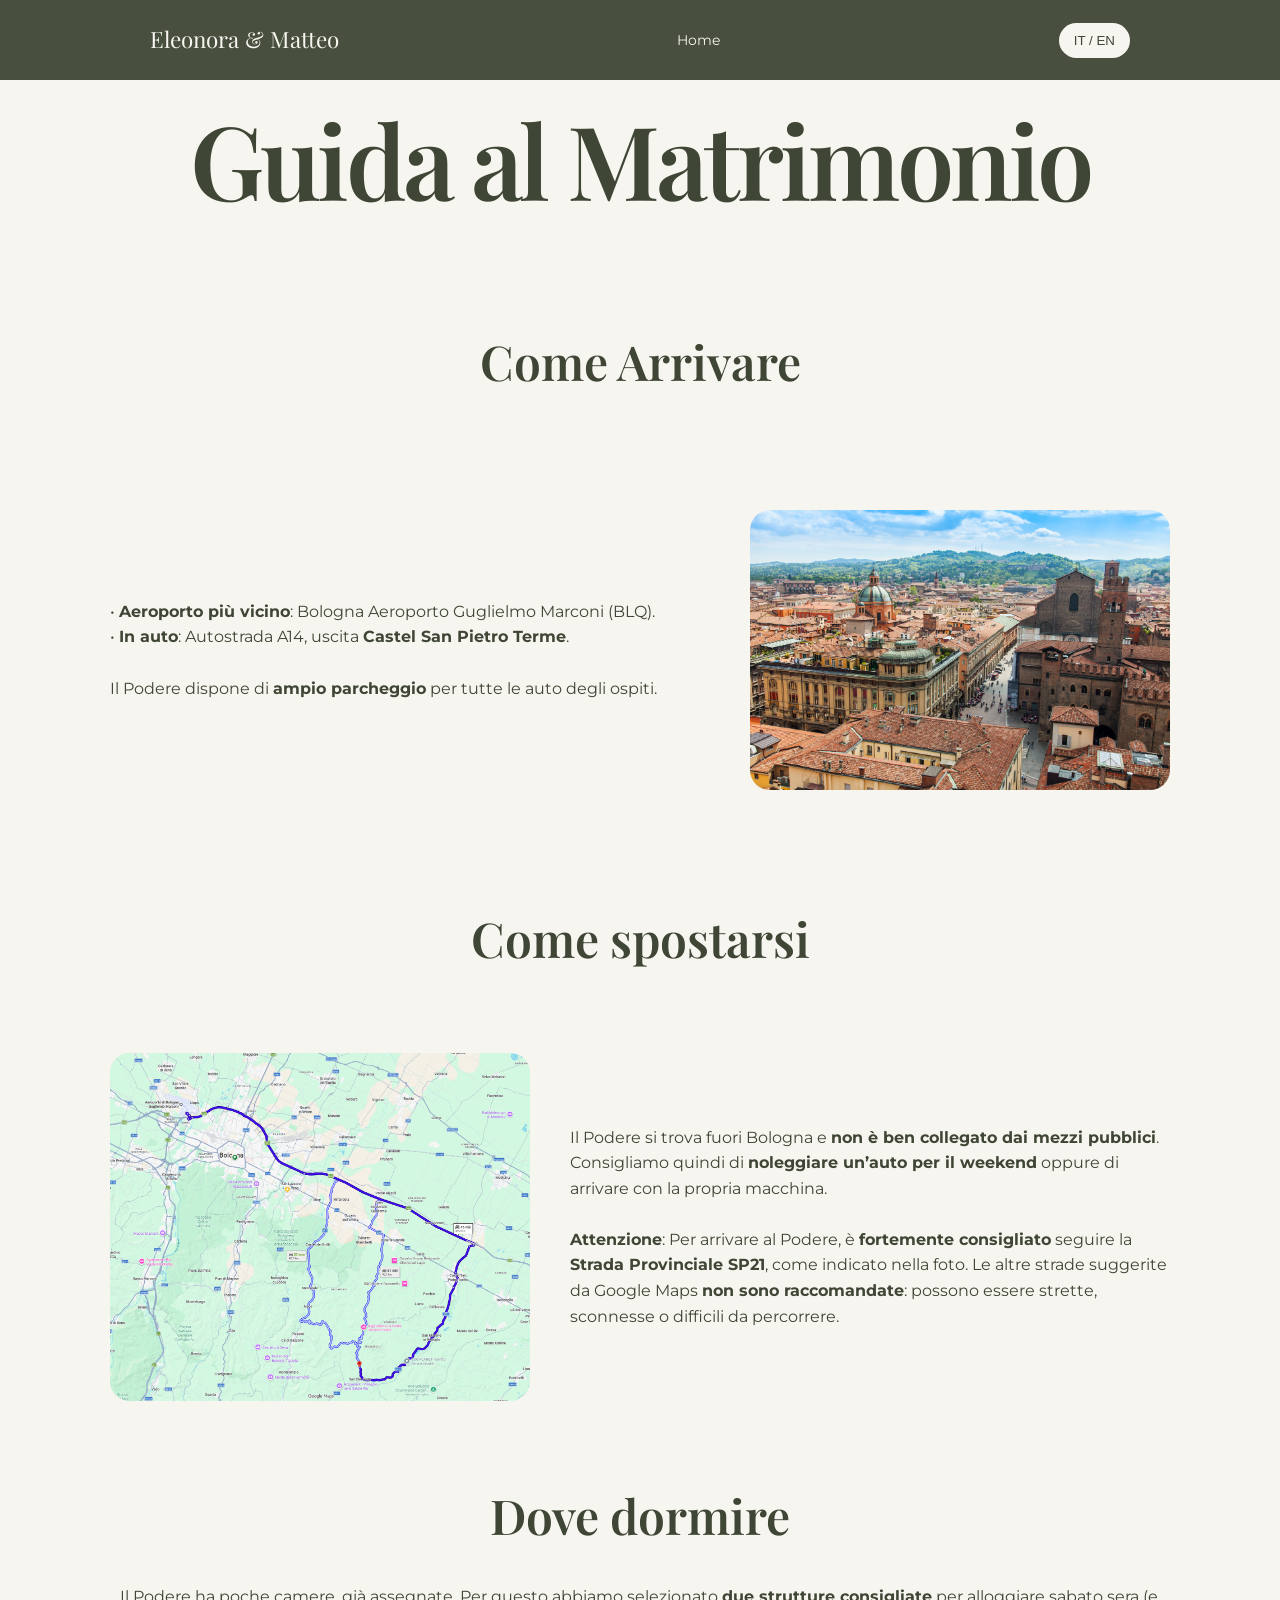
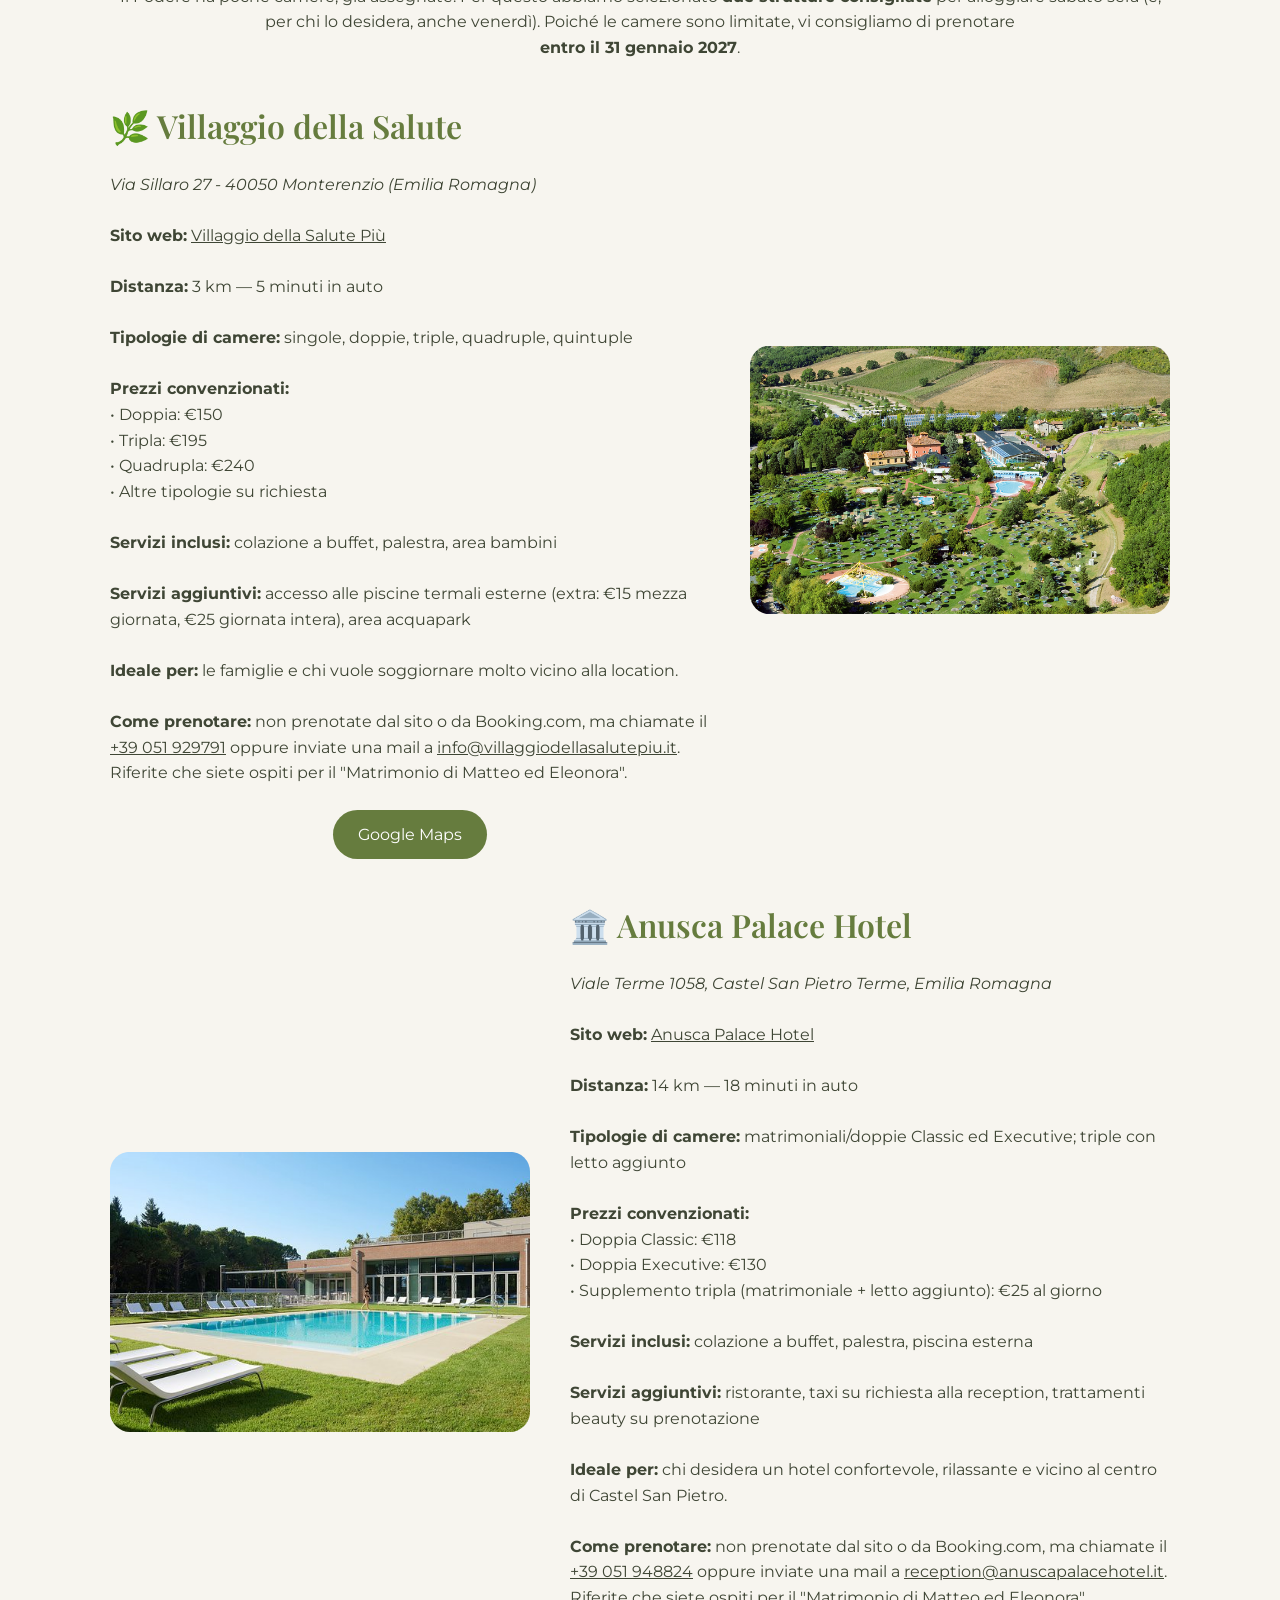
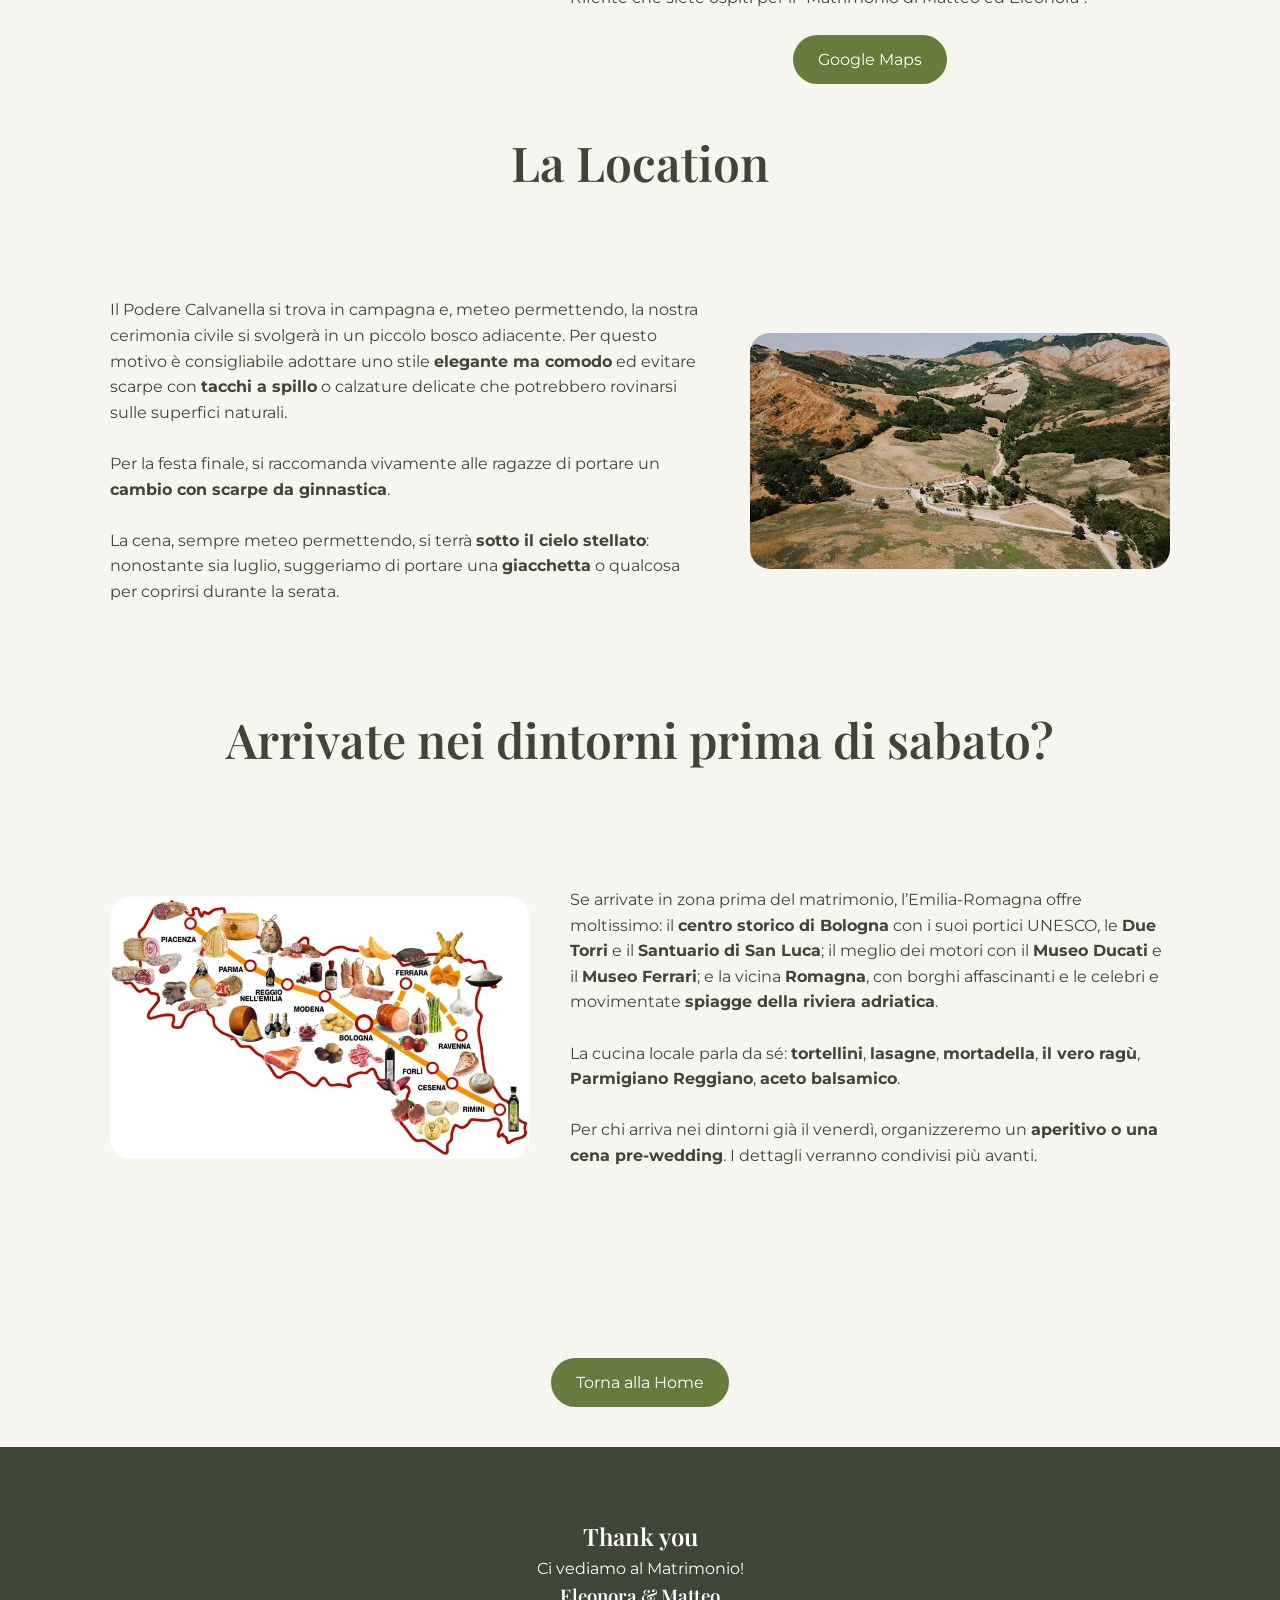
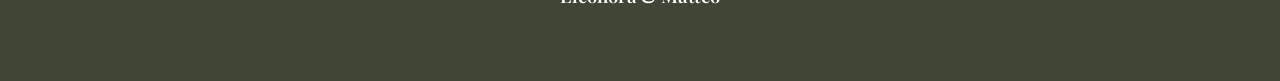
==== commit 214c4dc4: "fixes" ====
--- a/dormire.html
+++ b/dormire.html
@@ -141,13 +141,13 @@
 		data-it="
 	Il Podere ha poche camere, già assegnate. Per questo abbiamo selezionato <strong>due strutture consigliate</strong> 
 	per alloggiare sabato sera (e, per chi lo desidera, anche venerdì). Poiché le camere sono limitate, 
-	vi consigliamo di prenotare <strong>entro il 31 gennaio 2027</strong>.
+	vi consigliamo di prenotare<br><strong>entro il 31 gennaio 2027</strong>.
 	"
 
 								data-en="
 	The Podere has only a few rooms, which have already been allocated. 
 	We have therefore selected <strong>two recommended places to stay</strong> for Saturday night 
-	(and Friday too, if you wish). As rooms are limited, we recommend booking <strong>by 31 January 2027</strong>.
+	(and Friday too, if you wish). As rooms are limited, we recommend booking<br><strong>by 31 January 2027</strong>.
 	">
 		Intro Strutture.
 	</p>	
